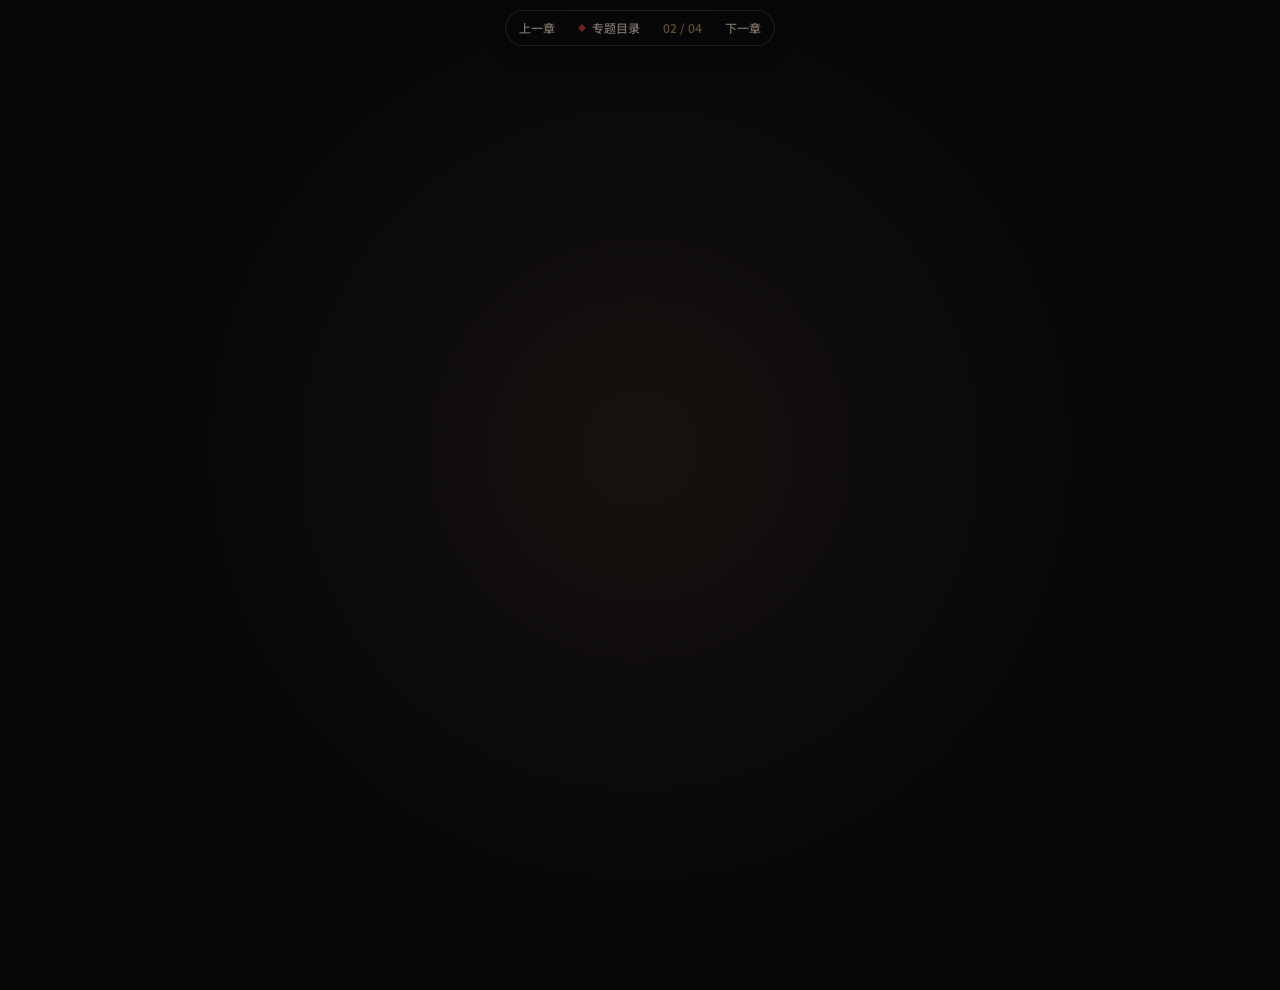
==== chapters/02-faith/index.html @ 01161c5a "Build Hong Xiuquan interactive history site" ====
<!DOCTYPE html>
<html lang="zh-CN"
      data-theme="blood-ink-gold"
      data-themes="blood-ink-gold,gruvbox-dark,magazine-bold"
      data-theme-base="assets/themes/">
<head>
<meta charset="utf-8">
<meta name="viewport" content="width=device-width,initial-scale=1">
<title>洪秀全 · 宗教领袖——新世界的创造者</title>
<meta name="theme-color" content="#09090b">
<link rel="icon" type="image/svg+xml" href="../../assets/favicon.svg">
<link rel="stylesheet" href="assets/fonts.css">
<link rel="stylesheet" href="assets/base.css">
<link rel="stylesheet" id="theme-link" href="theme.css">
<link rel="stylesheet" href="assets/animations/animations.css">
<link rel="stylesheet" href="deck3d.css">
<link rel="stylesheet" href="stage2.css">
<link rel="stylesheet" href="../../assets/series.css">
<script>
  /* 与前作一致：静态捕获时把入场动画停在终态。 */
  if (/(^|[?&])(static|still)=1/.test(location.search)) {
    document.documentElement.classList.add('capture');
  }
</script>
</head>
<body>
<nav class="series-nav" aria-label="专题章节导航">
  <a href="../01-old-road/">上一章</a>
  <a class="series-home" href="../../">专题目录</a>
  <span class="series-position">02 / 04</span>
  <a href="../03-emperor/">下一章</a>
</nav>
<div class="deck">
  <div class="d3-spot"></div>
  <div class="deck-header">
    <span>洪秀全人物史 · 第二章</span>
    <span>时代洪流中的一生</span>
  </div>
  <div class="deck-footer">
    <span>思想转译 · 组织传播 · 社会动员</span>
    <span class="slide-number" data-current="1" data-total="7"></span>
  </div>

  <!-- ============================================ 01 · 章节引入 -->
  <section class="slide s1-cover" data-title="宗教领袖 · 新世界的创造者">
    <div class="d3-scene" data-scene data-tilt="3">
      <div class="d3-layer bleed" style="--z:-650px"><div class="d3-cloud"></div></div>
      <div class="d3-layer bleed" style="--z:-470px;--d:50"><div class="faith-radiance"></div></div>
      <div class="d3-layer bleed d3-grain" style="--z:-170px;--d:150"></div>
      <div class="d3-layer bleed d3-dust" style="--z:-80px;--d:210" data-dust="44"></div>
      <div class="d3-layer bleed d3-vig" style="--z:-50px;--d:220"></div>

      <div class="d3-layer pad cover-layout" style="--z:85px;--d:250">
        <div class="cover-copy">
          <div class="d3-kicker d3-rise" style="--d:260">承接第一部分 · 科举道路失败之后</div>
          <h1 class="d3-h1 d3-extrude d3-rise" style="--d:380">宗教领袖</h1>
          <p class="cover-sub d3-rise" style="--d:500">——新世界的创造者</p>
          <div class="cover-rule d3-rise" style="--d:580"></div>
          <p class="d3-lede d3-rise" style="--d:660">一个传统知识分子开始寻找新的解释体系。个人挫败，怎样被改写为共同信仰；共同信仰，又怎样成为组织力量？</p>
          <div class="question-band d3-rise" style="--d:780">
            <span>核心问题</span>
            <b>为什么一种新的信仰能够成为社会动员力量？</b>
          </div>
        </div>

        <div class="faith-device d3-pop" style="--d:560" aria-label="从个人到组织的思想扩散示意图">
          <div class="faith-ring ring-a"></div>
          <div class="faith-ring ring-b"></div>
          <div class="faith-ring ring-c"></div>
          <div class="faith-core"><small>个人困境</small><strong>我</strong></div>
          <div class="faith-node n1"><b>解释</b><span>失败为何发生</span></div>
          <div class="faith-node n2"><b>信仰</b><span>世界应当如何</span></div>
          <div class="faith-node n3"><b>组织</b><span>我们如何行动</span></div>
          <div class="faith-line l1"></div><div class="faith-line l2"></div><div class="faith-line l3"></div>
          <div class="faith-result">从一个人的答案<br>到一群人的秩序</div>
        </div>
      </div>

      <div class="d3-layer d3-slot-br" style="--z:260px;--d:980">
        <div class="d3-seal" aria-hidden="true"><span>新</span><span>世</span><span>界</span><span>始</span></div>
      </div>
    </div>
    <div class="notes">
      第一部分的结尾，是洪秀全的科举道路彻底失败。但旧路断裂，并不自动产生新世界。
      这一部分追问：他如何把一本外来的布道书、一段后来被重新解释的异梦，转化为一套可以传播、可以组织、也可以要求成员遵守的信仰体系。
      **关键判断不是“宗教让群众迷信”，而是个人解释、组织劳动与社会处境三者结合，信仰才成为动员力量。**
    </div>
  </section>

  <!-- ============================================ 02 · 劝世良言 -->
  <section class="slide s2-book" data-title="《劝世良言》 · 思想转折点">
    <div class="d3-scene" data-scene data-tilt="2.3">
      <div class="d3-layer bleed" style="--z:-590px"><div class="d3-cloud alt"></div></div>
      <div class="d3-layer bleed" style="--z:-420px;--d:70"><div class="d3-light"></div></div>
      <div class="d3-layer bleed d3-grain" style="--z:-150px;--d:150"></div>
      <div class="d3-layer bleed d3-vig" style="--z:-50px;--d:210"></div>

      <div class="d3-layer pad stage-pad" style="--z:80px;--d:230">
        <div class="d3-kicker d3-rise" style="--d:240">文献一 · 1832 年刊本</div>
        <h2 class="d3-h2 d3-rise" style="--d:330">从儒家士子到宗教解释者</h2>
        <p class="d3-note d3-rise" style="--d:420">重点不在“读过一本书”，而在六年后如何重新阅读它。</p>

        <div class="source-layout">
          <figure class="source-figure d3-pop" style="--d:460">
            <div class="d3-plane contain fit source-img book-img">
              <img src="img/liangfa.png" alt="梁发《劝世良言》封面书影">
              <span class="d3-tag">原始文献书影 · 不是装饰图</span>
            </div>
            <figcaption class="source-caption">
              <b>《劝世良言》</b><span>1832 · 梁发</span>
              <em>来源：哈佛大学图书馆藏本影印（Wikimedia Commons 数字化）</em>
            </figcaption>
          </figure>

          <div class="source-analysis d3-rise" style="--d:520">
            <div class="d3-g3 evidence-triad">
              <div class="d3-card gold"><span class="idx">它是什么</span><h4>中文布道书</h4><p>梁发用中文阐释“独一真神”，并反对偶像崇拜。</p></div>
              <div class="d3-card"><span class="idx">它证明什么</span><h4>思想资源</h4><p>书中提供了上帝、罪与救赎、排斥偶像的语言。</p></div>
              <div class="d3-card red"><span class="idx">它不能证明</span><h4>被动照搬</h4><p>不能据此认定洪秀全完整接受了传教士的基督教体系。</p></div>
            </div>

            <div class="interpret-panel">
              <div class="interpret-source"><span>书中命题</span><b>独一真神 · 反偶像</b></div>
              <div class="interpret-arrow">重新解释</div>
              <div class="interpret-result"><span>洪秀全的阅读</span><b>异梦中的“老者”＝上帝<br>个人受命＝救世使命</b></div>
            </div>
          </div>
        </div>

        <div class="mini-timeline d3-rise" style="--d:760">
          <div><b>约 1836</b><span>广州应试时得到布道书</span></div>
          <i></i><div><b>1837</b><span>病中异象，当时尚未系统解释</span></div>
          <i></i><div class="hot"><b>1843</b><span>重读并把书与异梦连接</span></div>
        </div>
      </div>
    </div>
    <div class="notes">
      《劝世良言》由梁发编写，1832 年刊行。它传递“独一真神”、反对偶像崇拜等观念。
      但洪秀全不是在拿到书的那一刻就完成转变。按照洪仁玕口述、韩山文整理的叙事，他先得到书，后来经历异梦，直到 1843 年才重读并把两者连接。
      所以这里强调“选择性吸收”：书提供词汇，洪秀全用自己的经历重新排列这些词汇，形成了与传教士正统教义不同的解释。
      获书年份在回忆材料中并非完全无疑，因此屏幕使用“约 1836”，不把口述记忆写成精确档案日期。
    </div>
  </section>

  <!-- ============================================ 03 · 异梦与史料链 -->
  <section class="slide s3-dream" data-title="异梦 · 从个人经历到救世使命">
    <div class="d3-scene" data-scene data-tilt="2.5">
      <div class="d3-layer bleed" style="--z:-620px"><div class="dream-haze"></div></div>
      <div class="d3-layer bleed d3-grain" style="--z:-150px;--d:150"></div>
      <div class="d3-layer bleed d3-dust" style="--z:-70px;--d:200" data-dust="30"></div>
      <div class="d3-layer bleed d3-vig" style="--z:-50px;--d:210"></div>

      <div class="d3-layer pad stage-pad" style="--z:80px;--d:230">
        <div class="d3-kicker d3-rise" style="--d:240">史料方法 · 先追问“我们如何知道”</div>
        <h2 class="d3-h2 d3-rise" style="--d:330">从个人经历到救世使命</h2>

        <div class="dream-layout">
          <div class="dream-copy">
            <blockquote class="dream-quote d3-rise" style="--d:430">
              <span>1837</span>
              <p>病中异象后来被讲述为：升天、见“天父”、受命“斩妖”。</p>
            </blockquote>

            <div class="source-chain d3-rise" style="--d:520" aria-label="异梦叙事的史料传播链">
              <div><small>经历者</small><b>洪秀全</b><span>1837 年病中经历</span></div><i>→</i>
              <div><small>口述者</small><b>洪仁玕</b><span>亲属与早期同道</span></div><i>→</i>
              <div class="hot"><small>整理者</small><b>韩山文</b><span>1854 年英文出版</span></div><i>→</i>
              <div><small>传播</small><b>后世研究</b><span>译本、引述与解释</span></div>
            </div>

            <div class="d3-g3 evidence-triad compact d3-rise" style="--d:650">
              <div class="d3-card gold"><span class="idx">重要性</span><p>离事件较近，保存了早期叙事与组织线索。</p></div>
              <div class="d3-card"><span class="idx">限制</span><p>不是洪秀全亲笔，也不是梦发生当年的记录。</p></div>
              <div class="d3-card red"><span class="idx">历史学能做的</span><p>研究异梦如何被叙述、重释并转化为权威。</p></div>
            </div>
          </div>

          <figure class="source-figure tall d3-pop" style="--d:500">
            <div class="d3-plane contain source-img hamberg-img">
              <img src="img/hamberg_title.jpg" alt="韩山文《洪秀全之异梦与广西起义之缘起》英文标题页">
              <span class="d3-tag">1935 重印本标题页 · 原著 1854</span>
            </div>
            <figcaption class="source-caption">
              <b>The Visions of Hung-Siu-Tshuen</b><span>韩山文 · 1854</span>
              <em>来源：燕京大学图书馆 1935 重印本；Wikimedia Commons 公版扫描</em>
            </figcaption>
          </figure>
        </div>
      </div>
    </div>
    <div class="notes">
      这一页不把“异梦”当作可以直接验证的超自然事实，而是先追问史料链。
      我们今天熟悉的细节，主要来自洪仁玕的口述，再由巴色会传教士韩山文整理成英文著作，1854 年出版。屏幕上的图是燕京大学图书馆 1935 年重印本的标题页。
      这份材料能帮助我们研究洪秀全早年的经历如何被亲属和宗教网络讲述；但它不能逐字等同洪秀全本人的即时自述，更不能证明异象的超自然真实性。
      历史学更稳妥的问题是：这段经历后来怎样被解释为“受命救世”，并成为组织权威的来源。
    </div>
  </section>

  <!-- ============================================ 04 · 拜上帝会 -->
  <section class="slide s4-organization" data-title="拜上帝会 · 思想如何变成组织">
    <div class="d3-scene" data-scene data-tilt="2.4">
      <div class="d3-layer bleed" style="--z:-620px"><div class="network-field"></div></div>
      <div class="d3-layer bleed" style="--z:-430px;--d:70"><div class="d3-light"></div></div>
      <div class="d3-layer bleed d3-grain" style="--z:-150px;--d:150"></div>
      <div class="d3-layer bleed d3-vig" style="--z:-50px;--d:210"></div>

      <div class="d3-layer pad stage-pad" style="--z:80px;--d:230">
        <div class="d3-kicker d3-rise" style="--d:240">从观念到共同体 · 1844—1847</div>
        <h2 class="d3-h2 d3-rise" style="--d:330">思想如何变成组织</h2>

        <div class="organization-layout">
          <figure class="source-figure d3-pop" style="--d:460">
            <div class="d3-plane contain source-img tian-tiao-img">
              <img src="img/tian_tiaoshu.jpg" alt="太平天国《天条书》手抄本">
              <span class="d3-tag">宗教规范文本 · 中国国家博物馆藏</span>
            </div>
            <figcaption class="source-caption">
              <b>《天条书》手抄本</b><span>约 1851 前后 · 内容形成于 1847</span>
              <em>来源：中国国家博物馆；国内孤本，原缺第 4、5 页为后补抄</em>
            </figcaption>
          </figure>

          <div class="organization-copy">
            <div class="people-pair d3-rise" style="--d:460">
              <div><small>思想建构</small><b>洪秀全</b><span>解释异梦、撰写教义、提供神圣使命</span></div>
              <div class="plus">＋</div>
              <div><small>组织传播</small><b>冯云山</b><span>深入广西紫荆山区，建立稳定信众网络</span></div>
            </div>

            <div class="mobilize-flow d3-rise" style="--d:590">
              <div><b>个人思想</b><span>新的世界解释</span></div><i>→</i>
              <div><b>共同仪式</b><span>祷告、十款天条</span></div><i>→</i>
              <div class="hot"><b>组织纪律</b><span>成员身份与共同边界</span></div><i>→</i>
              <div><b>群众动员</b><span>跨村落的行动能力</span></div>
            </div>

            <div class="proof-limit d3-rise" style="--d:720">
              <div><strong>这件史料证明</strong><p>宗教不只提供信念，也通过规则、仪式和学习要求进入日常生活。</p></div>
              <div><strong>它不能单独证明</strong><p>不能把现存残缺抄本视为所有成员实践完全一致的记录。</p></div>
            </div>

            <p class="organization-thesis d3-rise" style="--d:820"><b>不是一个人的运动：</b>思想 + 组织劳动 + 地方社会网络共同作用。</p>
          </div>
        </div>
      </div>
    </div>
    <div class="notes">
      这一页要纠正“洪秀全一个人创立一切”的英雄中心叙事。
      洪秀全更偏向提供思想解释和神圣使命，冯云山则在广西紫荆山区进行了长期、具体的组织传播。没有后者把分散信众联成礼拜共同体，思想很难变成稳定组织。
      《天条书》把祷告、十款天条与日常纪律结合起来，是“信仰如何制度化”的物证。国博说明指出，现存手抄本缺页，罗尔纲曾据柏林藏本补抄，因此补页不能当作原抄。
      它能证明规范文本的存在，却不能直接证明每个成员都以同样方式实践这些规范。
    </div>
  </section>

  <!-- ============================================ 05 · 原道救世歌 -->
  <section class="slide s5-ideas" data-title="《原道救世歌》 · 从信仰到社会理想">
    <div class="d3-scene" data-scene data-tilt="2.2">
      <div class="d3-layer bleed" style="--z:-620px"><div class="scripture-field"></div></div>
      <div class="d3-layer bleed d3-grain" style="--z:-150px;--d:150"></div>
      <div class="d3-layer bleed d3-vig" style="--z:-50px;--d:210"></div>

      <div class="d3-layer pad stage-pad" style="--z:80px;--d:230">
        <div class="d3-kicker d3-rise" style="--d:240">文献二 · 《原道救世歌》</div>
        <h2 class="d3-h2 d3-rise" style="--d:330">从宗教信仰到社会理想</h2>

        <blockquote class="primary-quote d3-rise" style="--d:430">
          <span>依据传世录文重排 · 非原件影像</span>
          <p>“开辟真神惟上帝，无分贵贱拜宜虔。<br>天父上帝人人共，天下一家自古传。”</p>
          <cite>洪秀全《原道救世歌》</cite>
        </blockquote>

        <div class="idea-columns d3-rise" style="--d:550">
          <div class="idea-card gold"><span>01</span><b>立一神</b><p>把世界解释权集中到“皇上帝”，否定多神与偶像。</p><em>“开辟真神惟上帝”</em></div>
          <div class="idea-card"><span>02</span><b>破旧俗</b><p>把反偶像与戒淫、孝亲、戒盗赌等道德规训相连。</p><em>“勿拜祁神须作正”</em></div>
          <div class="idea-card red"><span>03</span><b>倡平等</b><p>以共同天父和“皆兄弟”表达超越贵贱的共同身份。</p><em>“普天之下皆兄弟”</em></div>
        </div>

        <div class="transformation-path d3-rise" style="--d:700">
          <div><small>宗教改革</small><b>谁是唯一真神</b></div><i>↓</i>
          <div><small>社会改革</small><b>人应如何相处</b></div><i>↓</i>
          <div class="hot"><small>政治反抗</small><b>旧权威为何不再正当</b></div>
        </div>

        <div class="historians-note d3-rise" style="--d:840"><b>史料边界：</b>诗歌能证明宗教语言开始承载社会批判；不能据此断言一套完整、可执行的现代平等制度已经形成。</div>
      </div>
    </div>
    <div class="notes">
      《原道救世歌》把“唯一真神”与共同天父、天下一家联系起来。这里选取的句子来自传世录文，屏幕明确标注为重排文字，不伪装成原件影像。
      它的思想可以分成三层：确立唯一真神；用信仰批判偶像与旧俗；用“共同天父”“普天兄弟”构造一种超越贵贱的共同身份。
      于是宗教改革语言可以继续向社会改革、政治反抗延伸。但要把握边界：这些诗句表达的是道德和宗教理想，不等于一套已经设计完成、实际执行的现代平等制度。
    </div>
  </section>

  <!-- ============================================ 06 · 广西环境 -->
  <section class="slide s6-guangxi" data-title="广西社会环境 · 为什么能够发展">
    <div class="d3-scene" data-scene data-tilt="2.4">
      <div class="d3-layer bleed" style="--z:-620px"><div class="terrain-field"></div></div>
      <div class="d3-layer bleed" style="--z:-420px;--d:70"><div class="d3-light"></div></div>
      <div class="d3-layer bleed d3-grain" style="--z:-150px;--d:150"></div>
      <div class="d3-layer bleed d3-vig" style="--z:-50px;--d:210"></div>

      <div class="d3-layer pad stage-pad" style="--z:80px;--d:230">
        <div class="d3-kicker d3-rise" style="--d:240">社会条件 · 信仰不是在真空中传播</div>
        <h2 class="d3-h2 d3-rise" style="--d:330">为什么拜上帝会能够发展？</h2>
        <p class="d3-note d3-rise" style="--d:410">不是“宗教足够有吸引力”这一条原因，而是它回应了具体的生存与秩序问题。</p>

        <div class="pressure-grid d3-rise" style="--d:500">
          <div class="pressure-card"><span>生计</span><b>人地矛盾</b><p>人口、生计与土地资源之间的压力加重，边缘群体需要新的互助网络。</p></div>
          <div class="pressure-card"><span>风险</span><b>天灾与粮价</b><p>1840 年代末灾害、饥馑与市场波动，使日常生活更不稳定。</p></div>
          <div class="pressure-card"><span>负担</span><b>苛捐杂税</b><p>赋役、地主剥削与基层治理问题，把经济困境转化为对旧秩序的不满。</p></div>
          <div class="pressure-card"><span>结构</span><b>地方冲突</b><p>族群、土客、团练与村落网络既制造紧张，也提供动员的现成连接。</p></div>
        </div>

        <div class="response-map d3-rise" style="--d:680">
          <div class="problem-side"><small>现实问题</small><b>孤立、风险、冲突、失序</b></div>
          <div class="response-arrow"><span>信仰回应</span></div>
          <div class="answer-side"><small>组织承诺</small><b>共同身份、纪律、互助、解释</b></div>
        </div>

        <div class="guangxi-thesis d3-rise" style="--d:820">
          <span>核心判断</span>
          <p>思想之所以成为动员力量，不只因为它“说了什么”，还因为它进入了怎样的社会关系。</p>
        </div>
      </div>
    </div>
    <div class="notes">
      拜上帝会在广西的发展不能用单一原因解释。人地与生计压力、灾害、税费负担、地方冲突和村落网络共同构成传播环境。
      冯云山在紫荆山的工作尤其关键：他并非只做抽象布道，而是进入烧炭、种山、做工等群体的日常关系，把信仰变成可持续的共同体。
      所以宗教回应的不只是“死后得救”，也回应现实中的孤立、风险和秩序需求。这里使用的是结构性解释，不把任何一种困境写成起义的唯一原因。
    </div>
  </section>

  <!-- ============================================ 07 · 身份变化总结 -->
  <section class="slide s7-summary" data-title="从失意秀才到宗教领袖">
    <div class="d3-scene" data-scene data-tilt="2.8">
      <div class="d3-layer bleed" style="--z:-640px"><div class="d3-cloud"></div></div>
      <div class="d3-layer bleed d3-grain" style="--z:-150px;--d:150"></div>
      <div class="d3-layer bleed d3-dust" style="--z:-70px;--d:210" data-dust="38"></div>
      <div class="d3-layer bleed d3-vig" style="--z:-50px;--d:220"></div>

      <div class="d3-layer pad stage-pad" style="--z:80px;--d:240">
        <div class="d3-kicker d3-rise" style="--d:240">身份变化 · 第二部分结论</div>
        <h2 class="d3-h2 d3-rise" style="--d:330">从失意秀才到宗教领袖</h2>

        <div class="identity-stairs d3-rise" style="--d:460">
          <div class="identity-card step-1"><span>01</span><small>旧秩序中的位置</small><b>秀才读书人</b><p>把人生希望寄托于科举与功名。</p></div>
          <i>→</i>
          <div class="identity-card step-2"><span>02</span><small>意义危机中的行动</small><b>思想探索者</b><p>以《劝世良言》重新解释异梦与失败。</p></div>
          <i>→</i>
          <div class="identity-card step-3"><span>03</span><small>共同体中的位置</small><b>宗教领袖</b><p>让解释进入文本、仪式、纪律和组织。</p></div>
        </div>

        <div class="summary-quote d3-rise" style="--d:650">
          <p>洪秀全通过重新解释宗教思想，<br>为个人困境和社会矛盾寻找新的答案。</p>
          <span>但答案仍带着他所处时代的语言、等级观与权威结构。</span>
        </div>

        <div class="next-question d3-rise" style="--d:820">
          <small>下一部分</small>
          <b>宗教领袖如何进一步成为革命领袖？</b>
          <span>信仰共同体 → 集体行动 → 政治对抗</span>
        </div>
      </div>

      <div class="d3-layer d3-slot-br" style="--z:260px;--d:980">
        <div class="d3-seal" aria-hidden="true"><span>信</span><span>仰</span><span>成</span><span>军</span></div>
      </div>
    </div>
    <div class="notes">
      第二部分可以收束为三次身份移动：失意秀才、思想探索者、宗教领袖。
      洪秀全的创造性在于，他没有简单照搬西方宗教，而是把外来文本、个人异梦与中国的道德和秩序语言重新组合；冯云山等人又把这套解释落实为组织。
      但这种新世界并没有摆脱时代：共同身份与严格纪律并存，平等语言与神圣权威并存。由此自然进入下一问——当宗教共同体获得集体行动能力，它怎样进一步成为革命力量？
    </div>
  </section>
</div>

<div class="progress-bar"><span></span></div>
<script src="assets/runtime.js"></script>
<script src="assets/animations/fx-runtime.js"></script>
<script src="deck3d.js"></script>
</body>
</html>
---- chapters/02-faith/assets/fonts.css ----
/* html-ppt :: shared webfonts */
@import url('https://fonts.googleapis.com/css2?family=Inter:wght@200;300;400;500;600;700;800;900&display=swap');
@import url('https://fonts.googleapis.com/css2?family=Noto+Sans+SC:wght@200;300;400;500;600;700;900&display=swap');
@import url('https://fonts.googleapis.com/css2?family=Noto+Serif+SC:wght@300;400;600;700&display=swap');
@import url('https://fonts.googleapis.com/css2?family=JetBrains+Mono:wght@400;500;700&display=swap');
@import url('https://fonts.googleapis.com/css2?family=Playfair+Display:ital,wght@0,400;0,600;0,800;1,400&display=swap');
@import url('https://fonts.googleapis.com/css2?family=Space+Grotesk:wght@300;400;500;600;700&display=swap');
@import url('https://fonts.googleapis.com/css2?family=IBM+Plex+Mono:wght@300;400;500;700&display=swap');
@import url('https://fonts.googleapis.com/css2?family=Archivo+Black&display=swap');
---- chapters/02-faith/assets/base.css ----
/* html-ppt :: base.css — reset + shared tokens + layout primitives */
/* Default tokens. Themes in assets/themes/*.css override the :root block. */
:root {
  --bg: #ffffff;
  --bg-soft: #f7f7f8;
  --surface: #ffffff;
  --surface-2: #f2f2f4;
  --border: rgba(0,0,0,.08);
  --border-strong: rgba(0,0,0,.16);
  --text-1: #111216;
  --text-2: #55596a;
  --text-3: #8a8f9e;
  --accent: #3b6cff;
  /* Text drawn on top of an --accent fill. Every theme in assets/themes/
   * and every full-deck style.css overrides this with whichever of white /
   * near-black clears WCAG AA against its own accent — a hardcoded ink
   * cannot, because accents here range from #ffffff to #000000.
   * This default is black rather than white on purpose: against the default
   * --accent #3b6cff, white measures 4.40:1 and black 4.77:1, so only black
   * clears AA for normal text. Reached by any deck that links no theme. */
  --accent-ink: #000000;
  --accent-2: #7a5cff;
  --accent-3: #ff5c8a;
  --good: #1aaf6c;
  --warn: #f5a524;
  --bad:  #e0445a;
  --grad: linear-gradient(135deg,#3b6cff,#7a5cff 55%,#ff5c8a);
  --grad-soft: linear-gradient(135deg,#eef2ff,#f5ecff 55%,#ffeef5);
  --radius: 18px;
  --radius-sm: 12px;
  --radius-lg: 26px;
  --shadow: 0 10px 30px rgba(18,24,40,.08), 0 2px 6px rgba(18,24,40,.04);
  --shadow-lg: 0 24px 60px rgba(18,24,40,.14), 0 6px 16px rgba(18,24,40,.06);
  --font-sans: 'Inter','Noto Sans SC',-apple-system,BlinkMacSystemFont,Helvetica,Arial,sans-serif;
  --font-serif: 'Playfair Display','Noto Serif SC',Georgia,serif;
  --font-mono: 'JetBrains Mono','IBM Plex Mono',SFMono-Regular,Menlo,monospace;
  --font-display: var(--font-sans);
  --letter-tight: -.03em;
  --letter-normal: -.01em;
  --ease: cubic-bezier(.4,0,.2,1);
}

*,*::before,*::after{box-sizing:border-box}
html,body{margin:0;padding:0;background:var(--bg);color:var(--text-1);
  font-family:var(--font-sans);font-weight:400;line-height:1.6;
  -webkit-font-smoothing:antialiased;-moz-osx-font-smoothing:grayscale;
  letter-spacing:var(--letter-normal)}

/* Viewport host: centres the fixed-size design canvas and letterboxes the rest.
   Every px in a slide therefore means the same thing in the browser, in the
   presenter preview, in the overview thumbnail and in a headless render. */
body{width:100vw;height:100vh;overflow:hidden;
  display:flex;align-items:center;justify-content:center}
img,svg,video{max-width:100%;display:block}
a{color:var(--accent);text-decoration:none}
a:hover{text-decoration:underline}
code,kbd,pre,samp{font-family:var(--font-mono)}

/* ================= SLIDE SYSTEM ================= */
/* ================= DESIGN CANVAS =================
   Slides are authored against a FIXED 1920x1080 canvas and scaled to fit the
   viewport by runtime.js (--deck-scale). Before this, .deck was 100vw/100vh
   while type and spacing stayed in absolute px, so a 1512x850 laptop window
   and a 1920x1080 render produced visibly different pages (issue #20).

   Escape hatches:
     <body data-fit="fluid">      -> old behaviour, canvas follows the viewport
     <div class="deck" data-w=".." data-h="..">  -> custom canvas (e.g. 1080x1440 for 3:4)
*/
.deck{position:relative;flex:none;
  width:var(--deck-w,1920px);height:var(--deck-h,1080px);
  overflow:hidden;background:var(--bg);
  transform:scale(var(--deck-scale,1));transform-origin:center center}

/* Opt out: fluid canvas, exactly what the deck did before. */
body[data-fit="fluid"]{display:block}
body[data-fit="fluid"] .deck{width:100vw;height:100vh;transform:none}
.slide{
  position:absolute;inset:0;
  display:flex;flex-direction:column;justify-content:center;
  padding:72px 96px;
  box-sizing:border-box;
  opacity:0;pointer-events:none;
  transition:opacity .5s var(--ease), transform .5s var(--ease);
  transform:translateX(30px);
  overflow:hidden;
}
.slide.is-active{opacity:1;pointer-events:auto;transform:translateX(0);z-index:2}
.slide.is-prev{transform:translateX(-30px)}

/* single-page standalone (used when a layout file is opened directly) */
body.single .slide{position:relative;width:100%;height:100%;opacity:1;transform:none;pointer-events:auto}
body[data-fit="fluid"].single .slide{width:100vw;height:100vh}

/* ================= TYPOGRAPHY ================= */
.eyebrow{font-size:13px;font-weight:500;letter-spacing:.16em;text-transform:uppercase;color:var(--text-3)}
.kicker{font-size:14px;font-weight:600;color:var(--accent);letter-spacing:.08em;text-transform:uppercase}
h1.title,.h1{font-family:var(--font-display);font-size:72px;line-height:1.05;font-weight:800;letter-spacing:var(--letter-tight);margin:0 0 18px;color:var(--text-1)}
h2.title,.h2{font-family:var(--font-display);font-size:54px;line-height:1.1;font-weight:700;letter-spacing:var(--letter-tight);margin:0 0 14px}
h3,.h3{font-size:32px;line-height:1.2;font-weight:600;letter-spacing:var(--letter-normal);margin:0 0 10px}
h4,.h4{font-size:22px;line-height:1.3;font-weight:600;margin:0 0 8px}
.lede{font-size:22px;line-height:1.55;color:var(--text-2);font-weight:300;max-width:62ch}
.dim{color:var(--text-2)}
.dim2{color:var(--text-3)}
.mono{font-family:var(--font-mono)}
.serif{font-family:var(--font-serif)}
.gradient-text{background:var(--grad);-webkit-background-clip:text;background-clip:text;-webkit-text-fill-color:transparent;color:transparent}

/* ================= LAYOUT PRIMITIVES ================= */
.stack>*+*{margin-top:14px}
.row{display:flex;gap:24px;align-items:center}
.row.wrap{flex-wrap:wrap}
.grid{display:grid;gap:24px}
.g2{grid-template-columns:repeat(2,1fr)}
.g3{grid-template-columns:repeat(3,1fr)}
.g4{grid-template-columns:repeat(4,1fr)}
.center{display:flex;align-items:center;justify-content:center;text-align:center}
.fill{flex:1}
.sp-t{padding-top:24px}.sp-b{padding-bottom:24px}
.mt-s{margin-top:8px}.mt-m{margin-top:18px}.mt-l{margin-top:32px}
.mb-s{margin-bottom:8px}.mb-m{margin-bottom:18px}.mb-l{margin-bottom:32px}

/* ================= CARDS ================= */
.card{background:var(--surface);border:1px solid var(--border);border-radius:var(--radius);
  padding:26px 28px;box-shadow:var(--shadow);position:relative;overflow:hidden}
.card-soft{background:var(--surface-2);border:1px solid var(--border)}
.card-outline{background:transparent;border:1.5px solid var(--border-strong);box-shadow:none}
.card-accent{background:var(--surface);border-top:3px solid var(--accent)}
.card-hover{transition:transform .3s var(--ease),box-shadow .3s var(--ease)}
.card-hover:hover{transform:translateY(-4px);box-shadow:var(--shadow-lg)}

.pill{display:inline-block;padding:4px 12px;border-radius:999px;font-size:12px;font-weight:500;
  background:var(--surface-2);color:var(--text-2);border:1px solid var(--border)}
.pill-accent{background:color-mix(in srgb,var(--accent) 12%,transparent);color:var(--accent);border-color:color-mix(in srgb,var(--accent) 28%,transparent)}

/* ================= BARS / DIVIDERS ================= */
.divider{height:1px;background:var(--border);width:100%}
.divider-accent{height:3px;width:72px;background:var(--accent);border-radius:2px}

/* ================= IMAGES (issue #17) =================
 * Framing primitives shared by every image-* layout. The frame owns the
 * aspect ratio and the crop; the <img> just fills it. That's what lets you
 * swap in a photo of any shape without touching the layout.
 *   <figure class="img-frame"><img src="…" alt=""></figure>
 *   .img-frame.contain  -> letterbox instead of crop (screenshots, diagrams,
 *                          logos — anything where cropping loses information)
 *   --img-ratio         -> aspect ratio of the frame (default 16/10)
 *   --img-pos           -> object-position, e.g. "top" to protect a headline
 */
.img-frame{position:relative;margin:0;overflow:hidden;
  border-radius:var(--radius);box-shadow:var(--shadow);background:var(--surface-2);
  aspect-ratio:var(--img-ratio,16/10)}
.img-frame > img{width:100%;height:100%;object-fit:cover;object-position:var(--img-pos,center)}
.img-frame.contain{background:var(--bg-soft);box-shadow:none;border:1px solid var(--border)}
.img-frame.contain > img{object-fit:contain}
.img-frame.fill{height:100%;aspect-ratio:auto}
.img-scrim{position:absolute;inset:0;
  background:linear-gradient(180deg,transparent 42%,rgba(8,10,20,.72))}
.img-cap{margin:10px 2px 0;font-size:14px;line-height:1.5;color:var(--text-3)}
.img-tag{position:absolute;top:14px;left:14px;padding:5px 12px;border-radius:999px;
  background:rgba(10,12,20,.55);color:#fff;font-size:12px;letter-spacing:.06em;
  text-transform:uppercase;backdrop-filter:blur(6px)}

/* ================= CHROME (header/footer/progress) ================= */
.deck-header{position:absolute;top:24px;left:40px;right:40px;display:flex;align-items:center;justify-content:space-between;
  font-size:12px;color:var(--text-3);letter-spacing:.12em;text-transform:uppercase;z-index:10;pointer-events:none}
.deck-footer{position:absolute;bottom:24px;left:40px;right:40px;display:flex;align-items:center;justify-content:space-between;
  font-size:12px;color:var(--text-3);z-index:10;pointer-events:none}
.slide-number::before{content:attr(data-current)}
.slide-number::after{content:" / " attr(data-total)}
.progress-bar{position:fixed;left:0;right:0;bottom:0;height:3px;background:transparent;z-index:20}
.progress-bar > span{display:block;height:100%;width:0;background:var(--accent);transition:width .3s var(--ease)}

/* ---- custom logo (issue #11) ----
 * One logo per deck, drawn over the slide area. Two ways in, same CSS:
 *   1. hand-author it  -> <img class="deck-logo" data-pos="bottom-right" src="…">
 *   2. declare it once -> <body data-logo="…" data-logo-position="bottom-right">
 * (1) needs no JS at all; (2) is created by runtime.js. It lives inside .deck
 * so it scales with the deck. On an exported PDF it is painted per page by the
 * @media print block below, not by this element — see the note there. */
.deck-logo{position:absolute;z-index:11;pointer-events:none;
  height:var(--logo-size,44px);width:auto;max-width:30%;object-fit:contain;
  opacity:var(--logo-opacity,.9)}
.deck-logo[data-pos="top-left"]     {top:var(--logo-inset-y,28px);left:var(--logo-inset-x,40px)}
.deck-logo[data-pos="top-right"]    {top:var(--logo-inset-y,28px);right:var(--logo-inset-x,40px)}
.deck-logo[data-pos="bottom-left"]  {bottom:var(--logo-inset-y,28px);left:var(--logo-inset-x,40px)}
.deck-logo[data-pos="bottom-right"] {bottom:var(--logo-inset-y,28px);right:var(--logo-inset-x,40px)}
.deck-logo:not([data-pos])          {top:28px;right:40px}

/* ================= PRESENTER / OVERVIEW ================= */
/* Keep this list in sync with NOTE_SEL in assets/runtime.js — the runtime
 * reads speaker notes from all of these, so all of them must be hidden
 * from the audience. */
.notes,.speaker-notes{display:none!important}
.notes-overlay{position:fixed;inset:auto 0 0 0;max-height:42vh;background:rgba(20,22,30,.95);color:#e8ebf4;
  padding:20px 32px;font-size:16px;line-height:1.6;border-top:1px solid rgba(255,255,255,.1);transform:translateY(100%);
  transition:transform .3s var(--ease);z-index:40;overflow:auto;font-family:var(--font-sans)}
.notes-overlay.open{transform:translateY(0)}
.overview{position:fixed;inset:0;background:rgba(10,12,18,.92);backdrop-filter:blur(12px);z-index:50;
  display:none;padding:40px;overflow:auto}
.overview.open{display:grid;grid-template-columns:repeat(4,1fr);gap:20px;align-content:start}
.overview .thumb{background:var(--surface);border:1px solid var(--border);border-radius:12px;
  aspect-ratio:16/9;overflow:hidden;cursor:pointer;position:relative;color:var(--text-1);padding:16px;
  font-size:11px;transition:transform .2s var(--ease)}
.overview .thumb:hover{transform:scale(1.04)}
.overview .thumb .n{position:absolute;top:8px;left:10px;font-weight:700;font-size:14px;color:var(--text-3)}
.overview .thumb .t{position:absolute;bottom:10px;left:14px;right:14px;font-weight:600;color:var(--text-1)}

/* ================= PRESENTER VIEW ================= */
/* Presenter view opens in a separate popup window (S key).
 * All presenter styles are self-contained in the popup HTML generated by runtime.js.
 * The audience window (this file) is NOT affected — it stays as normal deck view.
 * Only the .notes class below is needed to hide speaker notes from audience. */

/* ================= UTILITY ================= */
.hidden{display:none!important}
.nowrap{white-space:nowrap}
.tr{text-align:right}.tc{text-align:center}.tl{text-align:left}
.uppercase{text-transform:uppercase;letter-spacing:.12em}

/* ================= PRINT ================= */
@media print{
  /* Every declaration here is !important on purpose. A template stylesheet
   * scopes its rules as `.tpl-name .slide`, which is specificity (0,2,0) and
   * beats a bare `.slide` at (0,1,0) — so without !important a template
   * silently keeps its screen layout in print. That is how dir-key-nav-minimal
   * (position:absolute) printed 8 slides onto 1 page and xhs-post printed 9
   * onto 2: only the opacity/transform declarations on this rule carried
   * !important, and the ones that decide pagination did not. */
  body{display:block!important;width:auto!important;height:auto!important;overflow:visible!important}
  .deck{transform:none!important;width:100%!important;height:auto!important;
        min-height:0!important;display:block!important}
  .slide{position:relative!important;inset:auto!important;
         opacity:1!important;transform:none!important;
         page-break-after:always;break-after:page;
         width:100%!important;height:100vh!important;max-height:100vh!important}
  .slide:last-child{page-break-after:auto;break-after:auto}
  .deck-header,.deck-footer,.progress-bar,.notes-overlay,.overview{display:none!important}

  /* Logo in print. The .deck-logo element is position:absolute inside .deck,
   * and print collapses .deck to height:auto with every slide stacked — so the
   * element can only anchor ONCE against the whole document and lands on a
   * single page (or none). Hide it and paint the logo per slide instead: in
   * print one .slide is exactly one page. runtime.js mirrors the image URL and
   * placement onto .deck (--logo-print / data-logo-print), so this only kicks
   * in when the runtime is present; a JS-less deck keeps the element. */
  .deck[data-logo-print] > .deck-logo{display:none!important}
  .deck[data-logo-print] .slide:not([data-no-logo])::after{
    content:"";position:absolute;z-index:11;pointer-events:none;
    width:30%;height:var(--logo-size,44px);
    background-image:var(--logo-print);background-repeat:no-repeat;
    background-size:contain;opacity:var(--logo-opacity,.9)}
  .deck[data-logo-print="top-left"]     .slide:not([data-no-logo])::after{top:var(--logo-inset-y,28px);left:var(--logo-inset-x,40px);background-position:left top}
  .deck[data-logo-print="top-right"]    .slide:not([data-no-logo])::after{top:var(--logo-inset-y,28px);right:var(--logo-inset-x,40px);background-position:right top}
  .deck[data-logo-print="bottom-left"]  .slide:not([data-no-logo])::after{bottom:var(--logo-inset-y,28px);left:var(--logo-inset-x,40px);background-position:left bottom}
  .deck[data-logo-print="bottom-right"] .slide:not([data-no-logo])::after{bottom:var(--logo-inset-y,28px);right:var(--logo-inset-x,40px);background-position:right bottom}
}
---- chapters/02-faith/theme.css ----
/* theme: 血墨金（blood-ink-gold）— 只覆盖 assets/base.css 的 token，不改版式。
 * 注意：assets/animations/fx/*.js 取色读的是 --accent / --accent-2 / --ok /
 * --warn / --danger，所以 --ok 也必须落在红金体系里，否则粒子会跳出配色。
 */
:root{
  --bg:#07070a;
  --bg-soft:#0c0c11;
  --surface:rgba(255,255,255,.045);
  --surface-2:rgba(255,255,255,.075);
  --border:rgba(255,255,255,.12);
  --border-strong:rgba(255,255,255,.24);
  --text-1:#f4efe6;
  --text-2:#c3b8a6;
  --text-3:#8b8071;
  --accent:#d4222b;
  --accent-ink:#ffffff;
  --accent-2:#e3b04b;
  --accent-3:#7a1d16;
  --good:#b8863b;
  --ok:#b8863b;
  --warn:#e3b04b;
  --bad:#d4222b;
  --danger:#e0501f;
  --grad:linear-gradient(120deg,#7a1d16,#d4222b 46%,#e3b04b);
  --grad-soft:linear-gradient(120deg,rgba(122,29,22,.45),rgba(212,34,43,.22) 46%,rgba(227,176,75,.26));
  --radius:12px;
  --radius-sm:8px;
  --radius-lg:22px;
  --shadow:0 14px 36px rgba(0,0,0,.55),0 2px 8px rgba(0,0,0,.45);
  --shadow-lg:0 34px 90px rgba(0,0,0,.72),0 10px 28px rgba(0,0,0,.55);
  --font-sans:'Microsoft YaHei UI','Microsoft YaHei','PingFang SC','Noto Sans SC',system-ui,sans-serif;
  --font-serif:'Source Han Serif SC','Noto Serif SC','Songti SC','STSong','SimSun',ui-serif,serif;
  --font-display:'Source Han Serif SC','Noto Serif SC','Songti SC','STSong','SimSun',ui-serif,serif;
  --font-kai:'KaiTi','STKaiti','Kaiti SC','楷体','Songti SC',serif;
  --font-mono:'JetBrains Mono','Cascadia Mono',Consolas,ui-monospace,monospace;
  --gold:#e3b04b;
  --blood:#d4222b;
  --ink:#08080b;
  --letter-tight:-.02em;
}
---- chapters/02-faith/assets/animations/animations.css ----
/* html-ppt :: animations.css
 * Apply by adding class="anim-<name>" or data-anim="<name>".
 * Durations are deliberately snappy; tweak --anim-dur per element.
 */
:root{--anim-dur:.7s;--anim-ease:cubic-bezier(.4,0,.2,1)}

/* ---------- FADE DIRECTIONALS ---------- */
@keyframes kf-fade-up{from{opacity:0;transform:translateY(32px)}to{opacity:1;transform:none}}
@keyframes kf-fade-down{from{opacity:0;transform:translateY(-32px)}to{opacity:1;transform:none}}
@keyframes kf-fade-left{from{opacity:0;transform:translateX(-40px)}to{opacity:1;transform:none}}
@keyframes kf-fade-right{from{opacity:0;transform:translateX(40px)}to{opacity:1;transform:none}}
.anim-fade-up{animation:kf-fade-up var(--anim-dur) var(--anim-ease) both}
.anim-fade-down{animation:kf-fade-down var(--anim-dur) var(--anim-ease) both}
.anim-fade-left{animation:kf-fade-left var(--anim-dur) var(--anim-ease) both}
.anim-fade-right{animation:kf-fade-right var(--anim-dur) var(--anim-ease) both}

/* ---------- RISE / DROP / ZOOM / BLUR / GLITCH ---------- */
@keyframes kf-rise{from{opacity:0;transform:translateY(60px) scale(.97);filter:blur(6px)}to{opacity:1;transform:none;filter:none}}
@keyframes kf-drop{from{opacity:0;transform:translateY(-60px) scale(.97)}to{opacity:1;transform:none}}
@keyframes kf-zoom{0%{opacity:0;transform:scale(.6)}60%{transform:scale(1.04)}100%{opacity:1;transform:scale(1)}}
@keyframes kf-blur{from{opacity:0;filter:blur(18px)}to{opacity:1;filter:none}}
@keyframes kf-glitch{0%{opacity:0;transform:translateX(0);clip-path:inset(0 0 0 0)}
  20%{opacity:1;transform:translateX(-6px);clip-path:inset(20% 0 30% 0)}
  40%{transform:translateX(4px);clip-path:inset(50% 0 10% 0)}
  60%{transform:translateX(-3px);clip-path:inset(10% 0 60% 0)}
  80%{transform:translateX(2px);clip-path:inset(0 0 0 0)}
  100%{opacity:1;transform:none}}
.anim-rise-in{animation:kf-rise .9s var(--anim-ease) both}
.anim-drop-in{animation:kf-drop .8s var(--anim-ease) both}
.anim-zoom-pop{animation:kf-zoom .7s cubic-bezier(.22,1.3,.36,1) both}
.anim-blur-in{animation:kf-blur .8s var(--anim-ease) both}
.anim-glitch-in{animation:kf-glitch .8s steps(5,end) both}

/* ---------- TYPEWRITER ---------- */
.anim-typewriter{display:inline-block;overflow:hidden;white-space:nowrap;border-right:2px solid currentColor;
  width:0;animation:kf-type 2.4s steps(40,end) forwards, kf-caret 1s step-end infinite}
@keyframes kf-type{to{width:100%}}
@keyframes kf-caret{50%{border-color:transparent}}

/* ---------- GLOW / SHIMMER / GRADIENT-FLOW ---------- */
@keyframes kf-neon{0%,100%{text-shadow:0 0 8px var(--accent),0 0 20px var(--accent)}
  50%{text-shadow:0 0 16px var(--accent),0 0 40px var(--accent),0 0 80px var(--accent)}}
.anim-neon-glow{animation:kf-neon 2s ease-in-out infinite}

.anim-shimmer-sweep{position:relative;overflow:hidden}
.anim-shimmer-sweep::after{content:"";position:absolute;inset:0;
  background:linear-gradient(110deg,transparent 40%,rgba(255,255,255,.55) 50%,transparent 60%);
  transform:translateX(-100%);animation:kf-shimmer 2.4s var(--anim-ease) infinite}
@keyframes kf-shimmer{to{transform:translateX(100%)}}

.anim-gradient-flow{background:linear-gradient(90deg,var(--accent),var(--accent-2,var(--accent)),var(--accent-3,var(--accent)),var(--accent));
  background-size:300% 100%;-webkit-background-clip:text;background-clip:text;color:transparent;-webkit-text-fill-color:transparent;
  animation:kf-gradflow 4s linear infinite}
@keyframes kf-gradflow{to{background-position:300% 0}}

/* ---------- STAGGER LIST ---------- */
.anim-stagger-list > *{opacity:0;animation:kf-rise .65s var(--anim-ease) both}
.anim-stagger-list > *:nth-child(1){animation-delay:.05s}
.anim-stagger-list > *:nth-child(2){animation-delay:.15s}
.anim-stagger-list > *:nth-child(3){animation-delay:.25s}
.anim-stagger-list > *:nth-child(4){animation-delay:.35s}
.anim-stagger-list > *:nth-child(5){animation-delay:.45s}
.anim-stagger-list > *:nth-child(6){animation-delay:.55s}
.anim-stagger-list > *:nth-child(7){animation-delay:.65s}
.anim-stagger-list > *:nth-child(8){animation-delay:.75s}
.anim-stagger-list > *:nth-child(n+9){animation-delay:.85s}

/* ---------- COUNTER-UP (JS-driven, marker class only) ---------- */
.counter{font-variant-numeric:tabular-nums}

/* ---------- SVG PATH DRAW ---------- */
.anim-path-draw path,.anim-path-draw line,.anim-path-draw polyline,.anim-path-draw circle,.anim-path-draw rect{
  stroke-dasharray:1000;stroke-dashoffset:1000;animation:kf-draw 2s var(--anim-ease) forwards}
@keyframes kf-draw{to{stroke-dashoffset:0}}

/* ---------- PARALLAX TILT (hover) ---------- */
.anim-parallax-tilt{transform-style:preserve-3d;transition:transform .4s var(--anim-ease)}
.anim-parallax-tilt:hover{transform:perspective(900px) rotateX(6deg) rotateY(-8deg) translateZ(10px)}

/* ---------- CARD FLIP 3D ---------- */
@keyframes kf-flip{from{transform:perspective(1200px) rotateY(-90deg);opacity:0}
  to{transform:perspective(1200px) rotateY(0);opacity:1}}
.anim-card-flip-3d{animation:kf-flip .9s var(--anim-ease) both;transform-style:preserve-3d;backface-visibility:hidden}

/* ---------- CUBE ROTATE 3D ---------- */
@keyframes kf-cube{from{transform:perspective(1200px) rotateX(20deg) rotateY(-90deg) translateZ(-200px);opacity:0}
  to{transform:perspective(1200px) rotateX(0) rotateY(0) translateZ(0);opacity:1}}
.anim-cube-rotate-3d{animation:kf-cube 1s var(--anim-ease) both}

/* ---------- PAGE TURN 3D ---------- */
@keyframes kf-pageturn{from{transform:perspective(1600px) rotateY(-85deg);transform-origin:left center;opacity:0}
  to{transform:perspective(1600px) rotateY(0);opacity:1}}
.anim-page-turn-3d{animation:kf-pageturn 1s var(--anim-ease) both;transform-origin:left center}

/* ---------- PERSPECTIVE ZOOM ---------- */
@keyframes kf-pzoom{from{opacity:0;transform:perspective(1400px) translateZ(-400px) rotateX(12deg)}
  to{opacity:1;transform:none}}
.anim-perspective-zoom{animation:kf-pzoom 1s var(--anim-ease) both}

/* ---------- MARQUEE SCROLL ---------- */
.anim-marquee-scroll{display:flex;gap:48px;white-space:nowrap;animation:kf-marquee 20s linear infinite}
@keyframes kf-marquee{from{transform:translateX(0)}to{transform:translateX(-50%)}}

/* ---------- KEN BURNS ---------- */
@keyframes kf-kenburns{0%{transform:scale(1) translate(0,0)}100%{transform:scale(1.15) translate(-2%,-1%)}}
.anim-kenburns{animation:kf-kenburns 14s ease-in-out infinite alternate}

/* ---------- CONFETTI BURST (pseudo — pure CSS sparkles) ---------- */
.anim-confetti-burst{position:relative}
.anim-confetti-burst::before,.anim-confetti-burst::after{
  content:"";position:absolute;top:50%;left:50%;width:8px;height:8px;border-radius:50%;
  background:var(--accent);box-shadow:
    20px -30px 0 var(--accent-2,var(--accent)),-25px -20px 0 var(--accent-3,var(--accent)),
    30px 20px 0 var(--good,#1aaf6c),-30px 25px 0 var(--warn,#f5a524),
    40px -10px 0 var(--bad,#e0445a),-45px 0 0 var(--accent),
    10px 40px 0 var(--accent-2,var(--accent)),-15px -40px 0 var(--accent-3,var(--accent));
  opacity:0;animation:kf-confetti 1.2s var(--anim-ease) forwards}
.anim-confetti-burst::after{animation-delay:.15s;transform:rotate(45deg)}
@keyframes kf-confetti{0%{opacity:0;transform:scale(.2)}30%{opacity:1}100%{opacity:0;transform:scale(2.2)}}

/* ---------- SPOTLIGHT ---------- */
@keyframes kf-spot{0%{clip-path:circle(0% at 50% 50%)}100%{clip-path:circle(140% at 50% 50%)}}
.anim-spotlight{animation:kf-spot 1.1s var(--anim-ease) both}

/* ---------- MORPH SHAPE (SVG) ---------- */
.anim-morph-shape path{animation:kf-morph 6s ease-in-out infinite alternate}
@keyframes kf-morph{0%{d:path("M60,120 Q120,20 180,120 T300,120")}
  100%{d:path("M60,120 Q120,220 180,120 T300,120")}}

/* ---------- RIPPLE REVEAL ---------- */
@keyframes kf-ripple{0%{clip-path:circle(0% at 20% 80%);opacity:.4}
  100%{clip-path:circle(160% at 20% 80%);opacity:1}}
.anim-ripple-reveal{animation:kf-ripple 1.2s var(--anim-ease) both}

/* reduced motion */
@media (prefers-reduced-motion: reduce){
  [class*="anim-"]{animation:none!important;transition:none!important}
}
---- chapters/02-faith/deck3d.css ----
/* ==========================================================================
   3d/deck3d.css — 洪秀全 · 农民起义领袖（3D 动态版）
   入口：3d/index.html。依赖 assets/base.css 的 token、assets/runtime.js 的翻页。
   层次： .slide(透视) > .d3-scene(鼠标视差) > .d3-layer(--z 景深分层)
   ========================================================================== */

/* ---------------------------------------------------------------- 0. 舞台 */
body{
  background:
    radial-gradient(1300px 760px at 16% 6%, rgba(212,34,43,.13), transparent 62%),
    radial-gradient(1000px 640px at 86% 94%, rgba(227,176,75,.10), transparent 64%),
    var(--bg);
}
.deck{perspective:2200px;perspective-origin:50% 48%;background:var(--bg)}

/* 整页 3D 转场：进来的页从深处转出，离开的页转回深处 */
.slide{
  padding:0;
  perspective:2000px;
  perspective-origin:50% 46%;
  transition:opacity .52s var(--ease), transform .82s cubic-bezier(.16,.84,.3,1) .04s;
  transform:translate3d(0,0,-380px) rotateY(11deg) scale(.965);
}
.slide.is-active{transform:translate3d(0,0,0) rotateY(0deg) scale(1)}
.slide.is-prev{transform:translate3d(0,0,-320px) rotateY(-9deg) scale(.965)}

/* ------------------------------------------------------- 1. 景深场景层 */
.d3-scene{
  position:absolute;inset:0;
  transform-style:preserve-3d;
  transform:rotateX(var(--rx,0deg)) rotateY(var(--ry,0deg));
  will-change:transform;
}
.d3-layer{
  position:absolute;inset:0;
  transform-style:preserve-3d;
  transform:translate3d(0,0,var(--z,0px)) scale(var(--s,1));
  opacity:0;
}
.slide.is-active .d3-layer{
  opacity:1;
  animation:d3-layer-in 1.05s cubic-bezier(.18,.85,.25,1) both;
  animation-delay:calc(var(--d,0) * 1ms);
}
@keyframes d3-layer-in{
  from{opacity:0;transform:translate3d(0,0,calc(var(--z,0px) - 460px)) scale(calc(var(--s,1) * .96))}
  to  {opacity:1;transform:translate3d(0,0,var(--z,0px)) scale(var(--s,1))}
}
/* 全屏层只负责裁切与承载内容；底色交给 .deck，否则前面的层会盖掉后面的图 */
.d3-layer.bleed{overflow:hidden;background:transparent}
.d3-layer.pad{display:flex;flex-direction:column;justify-content:center;padding:78px 104px 100px}
.d3-layer.center{align-items:center;justify-content:center;display:flex}

/* 背景层要补偿透视缩小：元素在 z 轴上后退后，按 P/(P+|z|) 变小，
   不补偿就会露出画布底色。统一乘一个安全的过扫系数，四边都盖住。 */
.d3-layer.bleed{transform:translate3d(0,0,var(--z,0px)) scale(calc(var(--s,1) * 1.42))}
.slide.is-active .d3-layer.bleed{animation-name:d3-layer-in-bleed}
@keyframes d3-layer-in-bleed{
  from{opacity:0;transform:translate3d(0,0,calc(var(--z,0px) - 460px)) scale(calc(var(--s,1) * 1.38))}
  to  {opacity:1;transform:translate3d(0,0,var(--z,0px)) scale(calc(var(--s,1) * 1.42))}
}

/* 背景图：慢推镜 */
.d3-bg{position:absolute;inset:-3%;width:106%;height:106%;object-fit:cover;
  animation:d3-zoom 34s ease-in-out infinite alternate;transform-origin:52% 46%}
@keyframes d3-zoom{from{transform:scale(1.02)}to{transform:scale(1.16)}}

/* 遮罩与纹理 */
.d3-scrim-left{background:linear-gradient(96deg,rgba(6,6,9,.96) 0%,rgba(6,6,9,.86) 34%,rgba(6,6,9,.34) 62%,rgba(6,6,9,.62) 100%)}
.d3-scrim-bottom{background:linear-gradient(180deg,transparent 34%,rgba(6,6,9,.72) 74%,rgba(6,6,9,.94) 100%)}
.d3-scrim-full{background:radial-gradient(120% 90% at 50% 45%,rgba(6,6,9,.34),rgba(6,6,9,.86) 72%,rgba(6,6,9,.96))}
.d3-grain{background-image:url('img/paper_grain.png');background-size:420px;opacity:.5;mix-blend-mode:overlay}
.d3-vignette{box-shadow:inset 0 0 320px 90px rgba(0,0,0,.85)}

/* 元素级入场 */
.d3-rise{opacity:0;transform:translateY(30px)}
.slide.is-active .d3-rise{animation:d3-rise .92s cubic-bezier(.18,.85,.25,1) both;
  animation-delay:calc(var(--d,0) * 1ms)}
@keyframes d3-rise{from{opacity:0;transform:translateY(30px)}to{opacity:1;transform:none}}

.d3-pop{opacity:0}
.slide.is-active .d3-pop{animation:d3-pop .95s cubic-bezier(.2,1.05,.3,1) both;
  animation-delay:calc(var(--d,0) * 1ms)}
@keyframes d3-pop{
  from{opacity:0;transform:translate3d(0,0,-300px) scale(.84)}
  to{opacity:1;transform:translate3d(0,0,0) scale(1)}
}

/* ---------------------------------------------------------- 2. 文字组件 */
h1.d3-h1{font-family:var(--font-display);font-size:168px;line-height:1;margin:0;font-weight:900;letter-spacing:.02em}
h2.d3-h2{font-family:var(--font-display);font-size:78px;line-height:1.08;margin:0;font-weight:800;letter-spacing:var(--letter-tight)}
h3.d3-h3{font-family:var(--font-display);font-size:36px;line-height:1.24;margin:0;font-weight:700}
.d3-kicker{display:inline-flex;align-items:center;gap:14px;font-family:var(--font-mono);
  font-size:15px;letter-spacing:.34em;color:var(--accent-2);text-transform:uppercase}
.d3-kicker::before{content:'';width:48px;height:2px;background:var(--accent-2);opacity:.85}
.d3-lede{font-size:27px;line-height:1.6;color:var(--text-2);font-weight:300;max-width:56ch;margin:0}
.d3-body{font-size:21px;line-height:1.78;color:var(--text-2);margin:0}
.d3-small{font-size:16px;line-height:1.7;color:var(--text-3);margin:0}
.d3-gold{background:linear-gradient(180deg,#f8e7bd,#e3b04b 58%,#946a1c);
  -webkit-background-clip:text;background-clip:text;-webkit-text-fill-color:transparent;color:transparent}
.d3-extrude{color:#f8f2e7;text-shadow:
  0 1px 0 #8e1a17, 0 2px 0 #871714, 0 3px 0 #7d1512, 0 4px 0 #73130f,
  0 5px 0 #69110d, 0 6px 0 #5f0f0b, 0 8px 0 #4b0c09,
  0 14px 26px rgba(0,0,0,.8), 0 34px 70px rgba(0,0,0,.6)}
.d3-quote{font-family:var(--font-kai);font-size:40px;line-height:1.52;color:#f2e8d8;margin:0;
  border-left:4px solid var(--accent);padding:6px 0 6px 26px}
.d3-quote .src{display:block;font-family:var(--font-sans);font-size:15px;line-height:1.6;
  color:var(--text-3);margin-top:14px;letter-spacing:.04em}
.d3-note{font-family:var(--font-kai);font-size:19px;line-height:1.66;color:var(--text-3);margin:0}

/* ---------------------------------------------------------- 3. 卡片组件 */
.d3-card{background:linear-gradient(158deg,rgba(255,255,255,.08),rgba(255,255,255,.018));
  border:1px solid var(--border);border-radius:var(--radius);padding:26px 28px;
  box-shadow:var(--shadow);backdrop-filter:blur(9px)}
.d3-card h4{margin:0 0 10px;font-size:23px;font-weight:700;color:var(--text-1);
  display:flex;align-items:baseline;gap:10px}
.d3-card p{margin:0;font-size:18px;line-height:1.72;color:var(--text-2)}
.d3-card .idx{font-family:var(--font-mono);font-size:14px;color:var(--accent-2);letter-spacing:.1em}
.d3-card.red{border-color:rgba(212,34,43,.42);background:linear-gradient(158deg,rgba(122,29,22,.5),rgba(20,8,8,.72))}
.d3-card.gold{border-color:rgba(227,176,75,.36)}
.d3-chip{display:inline-flex;align-items:center;gap:9px;padding:8px 16px;border-radius:999px;
  font-size:16px;color:var(--text-2);background:rgba(255,255,255,.055);border:1px solid var(--border)}
.d3-chip.red{color:#ffd8d4;background:rgba(212,34,43,.2);border-color:rgba(212,34,43,.45)}
.d3-chip.gold{color:#f6e2b4;background:rgba(227,176,75,.14);border-color:rgba(227,176,75,.4)}
.d3-chips{display:flex;flex-wrap:wrap;gap:12px;margin-top:26px}
.d3-g4{display:grid;grid-template-columns:repeat(4,1fr);gap:22px}
.d3-g3{display:grid;grid-template-columns:repeat(3,1fr);gap:24px}
.d3-g2{display:grid;grid-template-columns:1fr 1fr;gap:28px}
.d3-stat{display:flex;align-items:baseline;gap:18px}
.d3-stat .v{font-family:var(--font-mono);font-size:104px;font-weight:800;line-height:.94;
  background:linear-gradient(180deg,#f9e9c1,#e3b04b 58%,#8d621a);
  -webkit-background-clip:text;background-clip:text;-webkit-text-fill-color:transparent;color:transparent}
.d3-stat .l{font-size:19px;color:var(--text-2);letter-spacing:.06em}

/* 3D 图版 */
.d3-plane{position:relative;transform-style:preserve-3d;border-radius:var(--radius);overflow:hidden;
  border:1px solid rgba(255,255,255,.17);
  box-shadow:0 46px 96px rgba(0,0,0,.78), inset 0 0 0 1px rgba(227,176,75,.14)}
.d3-plane img{width:100%;height:100%;object-fit:cover;display:block}
.d3-plane.contain img{object-fit:contain;background:rgba(6,6,10,.72)}
.d3-plane::after{content:'';position:absolute;inset:0;pointer-events:none;
  background:linear-gradient(133deg,rgba(255,255,255,.2),rgba(255,255,255,0) 44%)}
.d3-tag{position:absolute;left:16px;bottom:14px;z-index:2;font-family:var(--font-mono);font-size:14px;
  color:#ffeacb;background:rgba(6,6,10,.66);padding:7px 13px;border-radius:6px;
  border:1px solid rgba(227,176,75,.34);letter-spacing:.04em}

/* 印章 */
.d3-slot-br{display:flex;align-items:flex-end;justify-content:flex-end;padding:0 120px 138px}
.d3-seal{width:140px;height:140px;border:5px solid rgba(255,235,225,.9);border-radius:10px;
  display:grid;grid-template-columns:1fr 1fr;grid-template-rows:1fr 1fr;place-items:center;
  font-family:var(--font-display);font-weight:900;font-size:40px;color:#fff3ea;letter-spacing:0;
  background:radial-gradient(circle at 32% 26%,rgba(232,72,74,.96),rgba(150,26,24,.98));
  box-shadow:0 0 46px rgba(212,34,43,.55), inset 0 0 26px rgba(0,0,0,.4);
  transform:rotate(-7deg);opacity:.96}
.slide.is-active .d3-seal{animation:d3-stamp .78s cubic-bezier(.2,1.2,.3,1) both;
  animation-delay:var(--d,900ms)}
@keyframes d3-stamp{
  0%{opacity:0;transform:rotate(-16deg) scale(2.5)}
  58%{opacity:.94;transform:rotate(-7deg) scale(.93)}
  78%{transform:rotate(-7deg) scale(1.05)}
  100%{opacity:.96;transform:rotate(-7deg) scale(1)}
}

/* ------------------------------------------------- 4. 通用特效叠加层 */
.d3-flash{position:absolute;inset:0;pointer-events:none;mix-blend-mode:screen;opacity:0;
  background:radial-gradient(circle at 50% 48%,rgba(255,244,232,.85),rgba(212,34,43,.4) 42%,transparent 72%)}
.slide.is-active .d3-flash{animation:d3-flash .9s ease-out .12s both}
@keyframes d3-flash{0%{opacity:0}14%{opacity:.8}100%{opacity:0}}
.d3-crack{position:absolute;inset:0;background:url('img/crack.png') center/cover no-repeat;
  mix-blend-mode:screen;opacity:0}
.slide.is-active .d3-crack{animation:d3-crack 1.6s ease-out .35s both}
@keyframes d3-crack{0%{opacity:0;transform:scale(1.22)}34%{opacity:.62}100%{opacity:.18;transform:scale(1)}}
.d3-shake{position:absolute;inset:0;transform-style:preserve-3d}
.slide.is-active .d3-shake{animation:d3-shake .72s cubic-bezier(.36,.07,.19,.97) .18s both}
@keyframes d3-shake{
  12%{transform:translate3d(-13px,7px,0)}
  26%{transform:translate3d(11px,-6px,0)}
  40%{transform:translate3d(-8px,4px,0)}
  56%{transform:translate3d(6px,-2px,0)}
  74%{transform:translate3d(-3px,2px,0)}
  100%{transform:none}
}
.d3-fxstage{position:absolute;inset:0;opacity:.8}
.d3-spot{position:absolute;inset:0;pointer-events:none;z-index:6;
  background:radial-gradient(620px circle at var(--sx,50%) var(--sy,50%),rgba(227,176,75,.13),transparent 64%)}

/* ------------------------------------------------------- 5. 封面 */
.cover-stack{max-width:1180px}
.cover-stack .d3-h1{margin:22px 0 6px}
.cover-sub{font-family:var(--font-kai);font-size:44px;color:#f1e4cf;margin:0 0 24px;letter-spacing:.06em}
.cover-rule{width:180px;height:3px;background:var(--grad);border-radius:2px;margin:0 0 26px}

/* --------------------------------------------- 6. 阶梯时间线（第 3 页） */
.d3-ladder{position:relative;height:640px;transform-style:preserve-3d;
  transform:rotateX(9deg) rotateY(-19deg);margin-top:18px}
.d3-step{position:absolute;width:232px;transform-style:preserve-3d;
  left:calc(10px + var(--i) * 274px);top:calc(214px - var(--i) * 30px);
  transform:translate3d(0,0,calc(var(--i) * 92px)) rotateY(19deg)}
.d3-step .yr{font-family:var(--font-mono);font-size:26px;font-weight:700;color:var(--accent-2);letter-spacing:.02em}
.d3-step .ev{font-size:18px;line-height:1.5;color:var(--text-2);margin-top:6px}
.d3-step .bar{height:3px;background:linear-gradient(90deg,var(--accent),rgba(227,176,75,.9));margin-bottom:12px;border-radius:2px}
.d3-step .d3-card{padding:18px 18px 20px;background:linear-gradient(160deg,rgba(20,12,12,.92),rgba(8,8,12,.86))}
.d3-step.hot .d3-card{border-color:rgba(212,34,43,.6);box-shadow:0 22px 50px rgba(212,34,43,.22)}

/* ------------------------------------------- 7. 行军隧道（第 4 页） */
.d3-floor{position:absolute;left:50%;bottom:-60px;width:3200px;height:1500px;margin-left:-1600px;
  transform-origin:50% 100%;transform:rotateX(74deg);transform-style:preserve-3d;opacity:.85;
  background-image:
    repeating-linear-gradient(0deg, rgba(227,176,75,.55) 0 4px, transparent 4px 110px),
    repeating-linear-gradient(90deg, rgba(227,176,75,.32) 0 3px, transparent 3px 110px);
  -webkit-mask-image:radial-gradient(ellipse 70% 82% at 50% 96%, #000 0%, rgba(0,0,0,.7) 62%, transparent 88%);
  mask-image:radial-gradient(ellipse 70% 82% at 50% 96%, #000 0%, rgba(0,0,0,.7) 62%, transparent 88%);
  animation:d3-floor-run 2.4s linear infinite}
@keyframes d3-floor-run{
  from{background-position:0 0, 0 0}
  to{background-position:0 132px, 0 0}
}
.d3-corridor{position:absolute;inset:0;transform-style:preserve-3d}

/* 里程碑条带（第 4 页）：一排立足在"地面"上的卡片，按 i 递增景深 */
.d3-march{position:absolute;left:104px;right:104px;top:606px;height:260px;
  display:flex;gap:16px;align-items:flex-start;transform-style:preserve-3d;
  transform:rotateX(9deg) rotateY(-9deg)}
.d3-march::before{content:'';position:absolute;left:0;right:0;top:0;height:2px;
  background:linear-gradient(90deg,transparent,rgba(227,176,75,.75),transparent)}
.d3-mcard{flex:1;min-width:0;padding:20px 18px 22px;border-radius:12px;
  transform-style:preserve-3d;
  transform:translate3d(0,calc((var(--i) - 2.5) * 7px),calc(var(--i) * 46px)) rotateY(9deg);
  background:linear-gradient(158deg,rgba(52,33,24,.95),rgba(16,10,10,.93));
  border:1px solid rgba(227,176,75,.55);
  box-shadow:0 26px 60px rgba(0,0,0,.7), inset 0 0 34px rgba(227,176,75,.07)}
.d3-mcard .y{font-family:var(--font-mono);font-size:25px;font-weight:800;color:var(--accent-2);letter-spacing:.02em}
.d3-mcard .t{font-size:21px;font-weight:700;color:var(--text-1);margin-top:8px}
.d3-mcard .d{font-size:15px;line-height:1.55;color:var(--text-2);margin-top:8px}
.d3-mcard.hot{border-color:rgba(212,34,43,.85);
  background:linear-gradient(158deg,rgba(96,26,22,.95),rgba(22,10,10,.94));
  box-shadow:0 26px 60px rgba(212,34,43,.3), inset 0 0 34px rgba(212,34,43,.12)}
.d3-mile{position:absolute;left:50%;top:50%;width:540px;margin-left:-270px;margin-top:-96px;
  transform-style:preserve-3d;opacity:0;
  animation:d3-fly var(--dur,23s) linear infinite;
  animation-delay:calc(var(--i) * -3.83s)}
.d3-mile .box{display:flex;gap:20px;align-items:center;padding:22px 26px;border-radius:var(--radius);
  background:linear-gradient(150deg,rgba(46,30,22,.95),rgba(20,12,12,.92));
  border:1px solid rgba(227,176,75,.62);
  box-shadow:0 30px 70px rgba(0,0,0,.72), 0 0 40px rgba(227,176,75,.12) inset}
.d3-mile .y{font-family:var(--font-mono);font-size:30px;font-weight:800;color:var(--accent-2);min-width:132px}
.d3-mile .t{font-size:23px;color:var(--text-1);font-weight:600}
.d3-mile .d{font-size:16px;color:var(--text-3);margin-top:5px;line-height:1.5}
.d3-mile.hot .box{border-color:rgba(212,34,43,.66);box-shadow:0 30px 70px rgba(212,34,43,.28)}
@keyframes d3-fly{
  0%{opacity:0;transform:translate3d(var(--x,0px),var(--y,0px),-2300px) rotateY(var(--ry,-12deg))}
  14%{opacity:1}
  74%{opacity:1}
  100%{opacity:0;transform:translate3d(var(--x,0px),var(--y,0px),-140px) rotateY(0deg)}
}

/* ------------------------------------------- 8. 玉玺立方（第 6 页） */
.d3-cube-host{position:relative;perspective:1600px;perspective-origin:50% 42%;
  height:560px;display:flex;align-items:center;justify-content:center}
.d3-cube{position:relative;width:var(--cube,380px);height:var(--cube,380px);
  transform-style:preserve-3d;transform:rotateX(-16deg) rotateY(0deg);will-change:transform}
.d3-cube .face{position:absolute;inset:0;backface-visibility:hidden;overflow:hidden;
  display:flex;align-items:center;justify-content:center;
  border:1px solid rgba(227,176,75,.42);
  box-shadow:inset 0 0 64px rgba(0,0,0,.5)}
.d3-cube .f-front{transform:translateZ(calc(var(--cube,380px)/2))}
.d3-cube .f-back{transform:rotateY(180deg) translateZ(calc(var(--cube,380px)/2))}
.d3-cube .f-right{transform:rotateY(90deg) translateZ(calc(var(--cube,380px)/2))}
.d3-cube .f-left{transform:rotateY(-90deg) translateZ(calc(var(--cube,380px)/2))}
.d3-cube .f-top{transform:rotateX(90deg) translateZ(calc(var(--cube,380px)/2))}
.d3-cube .f-bottom{transform:rotateX(-90deg) translateZ(calc(var(--cube,380px)/2))}
.d3-cube .face img{width:100%;height:100%;object-fit:cover;display:block}
.d3-cube .face.jade{background:radial-gradient(circle at 34% 28%,rgba(255,255,255,.16),rgba(122,29,22,.9) 60%,rgba(60,14,12,.96))}
.d3-cube .face.ink{background:linear-gradient(160deg,#1a0f0d,#08070a)}
.d3-cube .seal-txt{writing-mode:vertical-rl;font-family:var(--font-display);font-weight:900;
  font-size:44px;letter-spacing:.14em;color:#ffe7c4;
  text-shadow:0 0 22px rgba(212,34,43,.5), 0 2px 0 rgba(0,0,0,.6)}
.d3-cube .seal-txt.small{font-size:32px;letter-spacing:.1em}
.d3-cube .face.toppat{background:
  repeating-linear-gradient(45deg,rgba(227,176,75,.16) 0 6px,transparent 6px 14px),
  linear-gradient(160deg,#5a1613,#23090a)}
.d3-cube-shadow{position:absolute;left:50%;bottom:44px;width:460px;height:110px;margin-left:-230px;
  transform:rotateX(76deg);background:radial-gradient(ellipse at 50% 50%,rgba(0,0,0,.86),rgba(0,0,0,0) 70%);
  filter:blur(4px)}

/* ------------------------------------------- 9. 撕裂宝座（第 7 页） */
.d3-tear{position:absolute;inset:0}
.d3-tear i{position:absolute;inset:-2%;background-image:var(--img);background-size:cover;
  background-position:center;display:block}
.d3-tear .half-l{clip-path:polygon(0 0,53% 0,49% 13%,54% 27%,47% 41%,53% 55%,48% 70%,53% 85%,50% 100%,0 100%)}
.d3-tear .half-r{clip-path:polygon(53% 0,100% 0,100% 100%,50% 100%,53% 85%,48% 70%,53% 55%,47% 41%,54% 27%,49% 13%)}
.slide.is-active .d3-tear .half-l{animation:d3-tear-l 1.7s cubic-bezier(.2,.85,.25,1) .35s both}
.slide.is-active .d3-tear .half-r{animation:d3-tear-r 1.7s cubic-bezier(.2,.85,.25,1) .35s both}
@keyframes d3-tear-l{from{transform:translate3d(0,0,0)}to{transform:translate3d(-34px,0,0)}}
@keyframes d3-tear-r{from{transform:translate3d(0,0,0)}to{transform:translate3d(34px,0,0)}}
.d3-tear-seam{position:absolute;left:50%;top:0;bottom:0;width:4px;margin-left:-2px;opacity:0;
  background:linear-gradient(180deg,transparent,var(--accent) 18%,#fff6ee 50%,var(--accent) 82%,transparent);
  box-shadow:0 0 46px 12px rgba(212,34,43,.6)}
.slide.is-active .d3-tear-seam{animation:d3-seam 2.4s ease-out .5s both}
.d3-tear-seam{width:5px;margin-left:-2.5px}
@keyframes d3-seam{0%{opacity:0;filter:blur(10px)}28%{opacity:1;filter:blur(0)}100%{opacity:.5;filter:blur(0)}}
.d3-panel{position:relative;z-index:3;background:linear-gradient(150deg,rgba(8,8,12,.9),rgba(8,8,12,.66));
  border:1px solid var(--border);border-radius:var(--radius);padding:26px 30px;backdrop-filter:blur(10px);
  box-shadow:var(--shadow-lg)}

/* --------------------------------------- 10. 封王瓷砖（第 8 页） */
.d3-tiles{position:absolute;inset:0;overflow:hidden;pointer-events:none;transform-style:preserve-3d}
.d3-tile{position:absolute;left:50%;top:50%;font-family:var(--font-display);font-weight:900;
  color:#e3b04b;opacity:0;will-change:transform,opacity;text-shadow:0 0 18px rgba(227,176,75,.45)}
.d3-chain{display:flex;align-items:stretch;gap:0;margin-top:20px}
.d3-chain .node{flex:1;padding:18px 16px;border:1px solid var(--border);border-radius:var(--radius-sm);
  background:linear-gradient(160deg,rgba(255,255,255,.07),rgba(255,255,255,.02));position:relative}
.d3-chain .node + .node{margin-left:44px}
.d3-chain .node::after{content:'→';position:absolute;right:-34px;top:50%;transform:translateY(-50%);
  color:var(--accent);font-size:22px}
.d3-chain .node:last-child::after{display:none}
.d3-chain .node .t{font-size:20px;font-weight:700;color:var(--text-1)}
.d3-chain .node .d{font-size:15px;color:var(--text-3);margin-top:6px;line-height:1.5}
.d3-chain .node.hot{border-color:rgba(212,34,43,.55);background:linear-gradient(160deg,rgba(122,29,22,.5),rgba(12,8,8,.7))}

/* ------------------------------------ 11. 手稿长卷（第 9 页） */
.d3-scroll{position:relative;transform-style:preserve-3d;
  transform:rotateY(-15deg) rotateX(4deg)}
.d3-scroll .frame{position:relative;overflow:hidden;border-radius:var(--radius);height:470px;
  border:1px solid rgba(255,255,255,.18);box-shadow:0 50px 100px rgba(0,0,0,.8),
  0 0 0 12px rgba(255,255,255,.03), 0 0 0 13px rgba(227,176,75,.16)}
.d3-scroll .frame img{height:100%;width:auto;max-width:none;object-fit:cover;
  animation:d3-pan 34s ease-in-out infinite alternate}
@keyframes d3-pan{from{transform:translateX(0)}to{transform:translateX(calc(-100% + 1180px))}}
.d3-scroll .sheen{position:absolute;inset:0;pointer-events:none;
  background:linear-gradient(105deg,transparent 32%,rgba(255,255,255,.14) 46%,transparent 60%);
  animation:d3-sheen 6.5s ease-in-out infinite}
@keyframes d3-sheen{0%{transform:translateX(-40%)}60%,100%{transform:translateX(120%)}}
.d3-marker{position:absolute;z-index:4;font-family:var(--font-mono);font-size:15px;color:#ffe9c9;
  background:rgba(150,26,24,.92);border:1px solid rgba(255,220,200,.4);padding:6px 12px;border-radius:6px;
  box-shadow:0 10px 26px rgba(0,0,0,.6)}

/* ------------------------------------ 12. 天父诗（第 10 页） */
.d3-explode{position:relative;height:210px;margin:6px 0;display:flex;align-items:center;justify-content:center}
.d3-col{display:flex;flex-direction:column;min-width:0}
.d3-explode > [data-fx-text]{color:transparent}
.d3-explode > div > div{
  font-family:var(--font-display)!important;font-size:132px!important;font-weight:900!important;
  letter-spacing:.03em!important;color:#f8f2e7!important;
  text-shadow:0 3px 0 #8b1916,0 7px 0 #5d0f0c,0 18px 40px rgba(0,0,0,.75)!important}

/* ------------------------------------ 13. 张力翻牌（第 11 页） */
.d3-flip{position:relative;height:196px;perspective:1400px}
.d3-flip-in{position:absolute;inset:0;transform-style:preserve-3d;
  transition:transform 1.15s cubic-bezier(.2,.85,.25,1)}
.slide.is-active .d3-flip-in{transform:rotateY(180deg);transition-delay:calc(1000ms + var(--i,0) * 320ms)}
.d3-flip .fc{position:absolute;inset:0;backface-visibility:hidden;border-radius:var(--radius);
  display:flex;flex-direction:column;justify-content:center;gap:10px;padding:24px 26px;
  border:1px solid var(--border);background:linear-gradient(158deg,rgba(255,255,255,.075),rgba(255,255,255,.02));
  box-shadow:var(--shadow)}
.d3-flip .fc .lab{font-family:var(--font-mono);font-size:13px;letter-spacing:.22em;color:var(--accent-2)}
.d3-flip .fc .txt{font-family:var(--font-kai);font-size:29px;line-height:1.42;color:#f3e9d9}
.d3-flip .fc.back{transform:rotateY(180deg);border-color:rgba(212,34,43,.5);
  background:linear-gradient(158deg,rgba(122,29,22,.68),rgba(10,8,10,.9))}
.d3-flip .fc.back .lab{color:#ffc9c4}
.d3-flip .fc.back .txt{color:#fff1e6}

/* ------------------------------------ 14. 结论（第 12 页） */
.d3-end-list{list-style:none;margin:0;padding:0}
.d3-end-list li{display:grid;grid-template-columns:34px 1fr;gap:16px;padding:16px 0;
  border-top:1px solid var(--border);font-size:20px;line-height:1.68;color:var(--text-2)}
.d3-end-list li:last-child{border-bottom:1px solid var(--border)}
.d3-end-list .k{font-family:var(--font-mono);font-size:15px;color:var(--accent-2);padding-top:5px}
.d3-end-list b{color:var(--text-1);font-weight:700}

/* ==========================================================================
   17. 静场：历史感覆盖层
   目标——去掉"科技感"，只留水墨云气、浮尘、光影、纸纹；所有动效放慢、
   幅度收小、去掉高光与霓虹式辉光。放在最后，只覆盖动效与质感，不改版式。
   ========================================================================== */

/* ---- 17.1 页面转场：从"转进来"改成"推过来" ---- */
.slide{
  transition:opacity 1.1s var(--ease), transform 1.35s cubic-bezier(.22,.7,.28,1) .05s;
  transform:translate3d(46px,0,-150px) rotateY(4deg) scale(.988);
}
.slide.is-active{transform:translate3d(0,0,0) rotateY(0deg) scale(1)}
.slide.is-prev{transform:translate3d(-38px,0,-150px) rotateY(-3deg) scale(.988)}

/* ---- 17.2 分层的入场：更慢、更近、几乎没有弹跳 ---- */
@keyframes d3-layer-in{
  from{opacity:0;transform:translate3d(0,0,calc(var(--z,0px) - 220px)) scale(calc(var(--s,1) * .994))}
  to  {opacity:1;transform:translate3d(0,0,var(--z,0px)) scale(var(--s,1))}
}
@keyframes d3-layer-in-bleed{
  from{opacity:0;transform:translate3d(0,0,calc(var(--z,0px) - 220px)) scale(calc(var(--s,1) * 1.4))}
  to  {opacity:1;transform:translate3d(0,0,var(--z,0px)) scale(calc(var(--s,1) * 1.42))}
}
.slide.is-active .d3-layer{
  animation:d3-layer-in 1.7s cubic-bezier(.25,.68,.3,1) both;
  animation-delay:calc(var(--d,0) * 1ms);
}
.slide.is-active .d3-layer.bleed{animation-name:d3-layer-in-bleed}
@keyframes d3-rise{from{opacity:0;transform:translateY(18px)}to{opacity:1;transform:none}}
.slide.is-active .d3-rise{animation:d3-rise 1.35s cubic-bezier(.25,.68,.3,1) both}
@keyframes d3-pop{
  from{opacity:0;transform:translate3d(0,0,-150px) scale(.97)}
  to{opacity:1;transform:translate3d(0,0,0) scale(1)}
}
.slide.is-active .d3-pop{animation:d3-pop 1.6s cubic-bezier(.25,.68,.3,1) both}

/* 背景图的推镜：从 34 秒放到 96 秒，幅度也收窄 */
@keyframes d3-zoom{from{transform:scale(1.01)}to{transform:scale(1.07)}}
.d3-bg{animation-duration:96s}

/* 玉玺落地：盖章声之后是慢慢压住，不再回弹 */
@keyframes d3-stamp{
  0%{opacity:0;transform:rotate(-14deg) scale(1.6)}
  62%{opacity:.94;transform:rotate(-7deg) scale(1)}
  100%{opacity:.96;transform:rotate(-7deg) scale(1)}
}
.slide.is-active .d3-seal{animation:d3-stamp 1.25s cubic-bezier(.3,.6,.25,1) both}

/* 撕裂：幅度减半，速度放慢到 3 秒 */
@keyframes d3-tear-l{from{transform:translate3d(0,0,0)}to{transform:translate3d(-19px,0,0)}}
@keyframes d3-tear-r{from{transform:translate3d(0,0,0)}to{transform:translate3d(19px,0,0)}}
.d3-tear i{filter:sepia(.18) saturate(.86) brightness(.86)}
.slide.is-active .d3-tear .half-l{animation:d3-tear-l 3.2s cubic-bezier(.25,.7,.3,1) .4s both}
.slide.is-active .d3-tear .half-r{animation:d3-tear-r 3.2s cubic-bezier(.25,.7,.3,1) .4s both}
@keyframes d3-seam{0%{opacity:0;filter:blur(12px)}45%{opacity:.9;filter:blur(0)}100%{opacity:.38;filter:blur(0)}}
.slide.is-active .d3-tear-seam{animation:d3-seam 4.2s ease-out .6s both}

/* 手稿巡览与反光：都慢下来 */
.d3-scroll .frame img{animation-duration:96s}
.d3-scroll .sheen{animation-duration:16s}
@keyframes d3-floor-run{from{background-position:0 0,0 0}to{background-position:0 110px,0 0}}
.d3-floor{animation-duration:7s}

/* 翻牌：像翻纸，不再像翻 UI 卡片 */
.d3-flip-in{transition:transform 1.9s cubic-bezier(.28,.66,.3,1)}
.slide.is-active .d3-flip-in{transition-delay:calc(1500ms + var(--i,0) * 420ms)}

/* ---- 17.3 水墨云气：整页最慢的呼吸 ---- */
.d3-cloud{
  position:absolute;inset:-16%;pointer-events:none;
  background:
    radial-gradient(46% 40% at 22% 32%, rgba(104,62,42,.5), transparent 70%),
    radial-gradient(40% 34% at 76% 60%, rgba(70,32,24,.46), transparent 72%),
    radial-gradient(56% 46% at 46% 88%, rgba(40,28,22,.55), transparent 76%);
  filter:blur(30px);opacity:.7;
  animation:d3-cloud-drift 170s ease-in-out infinite alternate;
}
@keyframes d3-cloud-drift{
  from{transform:translate3d(-1.6%,-1%,0) scale(1.02)}
  to  {transform:translate3d(2.4%,1.6%,0) scale(1.08)}
}
.d3-cloud.alt{opacity:.5;animation-duration:230s;animation-direction:alternate-reverse}

/* ---- 17.4 光：像天光在殿里慢慢移 ---- */
.d3-light{
  position:absolute;inset:-22%;pointer-events:none;
  background:linear-gradient(104deg,transparent 33%,rgba(255,238,212,.07) 47%,transparent 61%);
  animation:d3-light-sweep 110s ease-in-out infinite alternate;
}
@keyframes d3-light-sweep{
  from{transform:translate3d(-12%,0,0)}
  to  {transform:translate3d(10%,0,0)}
}

/* ---- 17.5 浮尘与晕影 ---- */
.d3-dust{position:absolute;inset:0;pointer-events:none}
.d3-vig{position:absolute;inset:0;pointer-events:none;
  box-shadow:inset 0 0 340px 130px rgba(0,0,0,.72)}

/* ---- 17.6 裂纹：一根慢慢生出来的发丝线，不是闪电 ---- */
.d3-hairline{position:absolute;inset:0;pointer-events:none}
.d3-hairline i{
  position:absolute;display:block;height:1px;
  background:linear-gradient(90deg,transparent,rgba(227,176,75,.6),transparent);
  clip-path:inset(0 100% 0 0);opacity:0;
}
.slide.is-active .d3-hairline i{
  animation:d3-hair 4.6s cubic-bezier(.3,.6,.2,1) both;
  animation-delay:calc(var(--d,0) * 1ms);
}
@keyframes d3-hair{
  0%{clip-path:inset(0 100% 0 0);opacity:0}
  18%{opacity:1}
  100%{clip-path:inset(0 0 0 0);opacity:.75}
}

/* ---- 17.7 封王：墨字慢慢渗出来，留在纸上 ---- */
.d3-glyph{
  position:absolute;transform:translate(-50%,-50%);pointer-events:none;
  font-family:var(--font-display);font-weight:700;color:#dcae55;
  opacity:var(--o,.35);text-shadow:0 0 12px rgba(227,176,75,.16);
}

/* ---- 17.8 巨字：一笔一笔显影 ---- */
.d3-ornament{display:flex;align-items:flex-end;justify-content:center;height:146px;margin-bottom:10px}
.d3-ornament svg{width:100%;max-width:620px;height:auto;overflow:visible;
  filter:drop-shadow(0 0 10px rgba(200,16,46,.25))}
.d3-ornament path,.d3-ornament circle{
  fill:none;stroke:#c8102e;stroke-width:2.4;stroke-linecap:round;stroke-linejoin:round;
  stroke-dasharray:1;stroke-dashoffset:1;opacity:.92}
.slide.is-active .d3-ornament path,.slide.is-active .d3-ornament circle{
  animation:d3-trace 2.6s cubic-bezier(.32,.6,.22,1) both;
  animation-delay:calc(var(--d,0) * 1ms);
}
@keyframes d3-trace{to{stroke-dashoffset:0;opacity:.92}}
.d3-ornament .dot{fill:#c8102e;stroke:none;opacity:0}
.d3-cube .face.ink.f-top{background:linear-gradient(158deg,#1b100e,#090708)}
.d3-cube .face-orn{width:84%;height:84%;overflow:visible}
.d3-cube .face-orn path,.d3-cube .face-orn rect{
  fill:none;stroke:#c8102e;stroke-width:2.6;stroke-linejoin:round;opacity:.9}
.slide.is-active .d3-ornament .dot{animation:d3-dot 1.2s ease-out 2.2s both}
@keyframes d3-dot{from{opacity:0}to{opacity:.9}}
.capture .d3-ornament path,.capture .d3-ornament circle{
  animation:none!important;stroke-dashoffset:0!important;opacity:.92!important}
.capture .d3-ornament .dot{animation:none!important;opacity:.9!important}

.d3-explode > [data-brush-text]{color:transparent}
.d3-brush-wrap{position:absolute;inset:0;display:flex;align-items:center;justify-content:center;pointer-events:none}
.d3-brush-inner{
  font-family:var(--font-display);font-weight:900;font-size:132px;line-height:1.1;
  letter-spacing:.03em;color:#f2e8d6;white-space:nowrap;
  text-shadow:0 2px 0 #6d1512, 0 14px 38px rgba(0,0,0,.7);
}

/* ---- 17.9 去辉光：把"科技感"的发光收掉 ---- */
.d3-dim{position:absolute;inset:0;pointer-events:none;opacity:0;
  background:radial-gradient(122% 92% at 50% 42%,rgba(6,6,9,.1),rgba(6,6,9,.88))}
.slide.is-active .d3-dim{animation:d3-dim 4.4s ease-out .4s both}
@keyframes d3-dim{0%{opacity:0}58%{opacity:.46}100%{opacity:.24}}
.d3-inkledger{position:absolute;pointer-events:none}
.d3-extrude{text-shadow:
  0 2px 0 rgba(109,21,18,.92), 0 10px 30px rgba(0,0,0,.68), 0 42px 84px rgba(0,0,0,.5)}
.d3-seal{box-shadow:0 0 26px rgba(180,40,36,.34), inset 0 0 26px rgba(0,0,0,.48)}
.d3-mcard.hot{box-shadow:0 24px 54px rgba(0,0,0,.62), inset 0 0 30px rgba(212,34,43,.1);
  border-color:rgba(212,34,43,.62)}
.d3-chain .node.hot{box-shadow:0 18px 40px rgba(0,0,0,.5)}
.d3-stat .v{background-image:linear-gradient(180deg,#eedaab,#cba04a 62%,#8a6220);
  -webkit-background-clip:text;background-clip:text;-webkit-text-fill-color:transparent}
.d3-glyph{font-weight:600}
/* 实物图统一做一点旧照处理：去一点饱和、压一点亮度，避免"翻拍感" */
.d3-plane img{filter:sepia(.14) saturate(.9) contrast(1.02) brightness(.92)}
.d3-plane.contain img{background:rgba(8,6,5,.8)}
.d3-glyph,.d3-stat .v{-webkit-font-smoothing:antialiased}
.d3-card{background:linear-gradient(158deg,rgba(255,255,255,.055),rgba(255,255,255,.015))}
.d3-spot{background:radial-gradient(760px circle at var(--sx,50%) var(--sy,50%),rgba(227,176,75,.07),transparent 66%)}
.progress-bar > span{box-shadow:none}

/* ---- 17.10 静场版的捕获规则 ---- */
.capture .d3-hairline i{animation:none!important;clip-path:inset(0 0 0 0);opacity:.6!important}
.capture .d3-glyph{animation:none!important}
.capture .d3-cloud,.capture .d3-light{animation:none!important}
.capture .d3-explode > [data-brush-text]{
  color:#f2e8d6!important;font-family:var(--font-display);font-weight:900;font-size:132px;
  letter-spacing:.03em;line-height:1.1;text-align:center;
  text-shadow:0 2px 0 #6d1512,0 14px 38px rgba(0,0,0,.7)}

/* ------------------------------------ 15. 页眉页脚与进度条 */
.deck-header,.deck-footer{color:rgba(224,214,198,.5)}
.progress-bar > span{background:linear-gradient(90deg,#7a1d16,#d4222b 60%,#e3b04b);
  box-shadow:0 0 18px rgba(212,34,43,.6)}

/* ------------------------------------ 16. 降级 */
/* 静态捕获模式：index.html 检测到 ?static=1 时给 <html> 加 .capture，
   让所有入场动画停在终态，便于无头截图（headless 下合成动画可能停在首帧）。 */
.capture .d3-layer{opacity:1!important;animation:none!important;
  transform:translate3d(0,0,var(--z,0px)) scale(calc(var(--s,1) * 1.42))!important}
.capture .slide{transition:none!important;opacity:0!important;
  transform:translate3d(0,0,-380px) rotateY(11deg) scale(.965)!important}
.capture .slide.is-active{opacity:1!important;transform:none!important}
.capture .d3-layer:not(.bleed){transform:translate3d(0,0,var(--z,0px)) scale(var(--s,1))!important}
.capture .d3-rise,.capture .d3-pop,.capture .d3-crack,.capture .d3-seal{opacity:1!important;
  animation:none!important;transform:none!important}
.capture .d3-seal{transform:rotate(-7deg)!important}
.capture .d3-flip-in{transition:none!important;transform:rotateY(180deg)!important}
.capture .d3-crack{opacity:.2!important}
.capture .d3-explode > div span{opacity:1!important;transform:none!important;transition:none!important}
.capture .d3-explode > [data-fx-text]{
  color:#f8f2e7!important;font-family:var(--font-display);font-weight:900;font-size:132px;
  letter-spacing:.03em;line-height:1.1;text-align:center;
  text-shadow:0 3px 0 #8b1916,0 7px 0 #5d0f0c,0 18px 40px rgba(0,0,0,.75)}
.capture .d3-flash{opacity:0!important}
.capture .d3-mile{animation:none!important;opacity:1!important;
  transform:translate3d(var(--x,0px),var(--y,0px),calc(var(--i) * 190px - 1150px)) rotateY(var(--ry,-12deg))!important}
.capture .d3-tear .half-l{animation:none!important;transform:translate3d(-34px,0,0)!important}
.capture .d3-tear .half-r{animation:none!important;transform:translate3d(34px,0,0)!important}
.capture .d3-tear-seam{animation:none!important;opacity:.5!important}
.capture .d3-shake{animation:none!important}

@media (prefers-reduced-motion:reduce){
  .d3-bg,.d3-floor,.d3-mile,.d3-scroll .frame img,.d3-scroll .sheen{animation:none!important}
  .d3-layer,.d3-rise,.d3-pop,.d3-seal,.d3-crack,.d3-flash,.d3-tear i,.d3-tear-seam,
  .d3-shake,.d3-flip-in{animation:none!important;transition:none!important;opacity:1!important;transform:none!important}
  .slide{transition:none!important;transform:none!important;opacity:1!important}
}
---- chapters/02-faith/stage2.css ----
/* ==========================================================================
   stage2.css — 第二部分专属版式
   原则：只在前作的血墨金、纸纹、慢速 3D 体系上增加本章组件。
   ========================================================================== */

.stage-pad{padding-top:128px}
.stage-pad h2.d3-h2{font-size:66px;margin:16px 0 8px}
.source-img{background:rgba(8,6,5,.78)}
.source-img img{filter:sepia(.15) saturate(.82) brightness(.94) contrast(1.05)}
.source-figure{margin:0;min-width:0}
.source-caption{display:grid;grid-template-columns:1fr auto;gap:4px 16px;margin-top:13px;padding:12px 14px;border-left:3px solid var(--accent-2);background:rgba(8,8,11,.72)}
.source-caption b{font-family:var(--font-display);font-size:20px;color:var(--text-1)}
.source-caption span{font-family:var(--font-mono);font-size:12px;color:var(--accent-2);align-self:center}
.source-caption em{grid-column:1/-1;font-size:13px;line-height:1.45;color:var(--text-3);font-style:normal}
.evidence-triad{gap:14px}
.evidence-triad .d3-card{padding:18px 18px 16px;min-height:142px}
.evidence-triad .d3-card h4{font-size:21px;margin:5px 0 5px}
.evidence-triad .d3-card p{font-size:15px;line-height:1.55}
.evidence-triad.compact .d3-card{min-height:112px;padding:15px 16px}
.evidence-triad.compact .d3-card p{font-size:14px}

/* 01 封面 */
.d3-layer.pad.cover-layout{display:grid;grid-template-columns:1.12fr .88fr;gap:76px;align-items:center}
.cover-copy{max-width:940px}
.cover-copy h1.d3-h1{font-size:146px;margin:22px 0 14px}
.cover-sub{font-family:var(--font-kai);font-size:46px;color:#eee0ca;margin:0 0 22px;letter-spacing:.08em}
.cover-rule{width:190px;height:3px;background:var(--grad);margin:0 0 24px}
.question-band{display:flex;align-items:center;gap:18px;margin-top:28px;padding:17px 20px;border:1px solid rgba(227,176,75,.28);border-radius:10px;background:linear-gradient(120deg,rgba(122,29,22,.34),rgba(10,8,9,.78))}
.question-band span{font-family:var(--font-mono);font-size:13px;letter-spacing:.18em;color:var(--accent-2)}
.question-band b{font-family:var(--font-kai);font-size:23px;color:#f2e8d8;font-weight:500}
.faith-radiance{position:absolute;inset:-8%;background:radial-gradient(circle at 72% 48%,rgba(227,176,75,.13),transparent 20%),radial-gradient(circle at 72% 48%,rgba(212,34,43,.13),transparent 43%)}
.faith-device{position:relative;width:650px;height:650px;transform-style:preserve-3d;transform:rotateX(8deg) rotateY(-10deg)}
.faith-ring{position:absolute;left:50%;top:50%;border:1px solid rgba(227,176,75,.28);border-radius:50%;transform:translate(-50%,-50%) rotateX(64deg);box-shadow:0 0 44px rgba(227,176,75,.06)}
.faith-ring::after{content:'';position:absolute;inset:7%;border:1px dashed rgba(212,34,43,.2);border-radius:50%}
.ring-a{width:250px;height:250px}.ring-b{width:430px;height:430px}.ring-c{width:620px;height:620px}
.faith-core{position:absolute;left:50%;top:50%;width:150px;height:150px;transform:translate(-50%,-50%) translateZ(90px);display:flex;flex-direction:column;align-items:center;justify-content:center;border-radius:50%;background:radial-gradient(circle at 35% 28%,#df4a4e,#761516 72%);border:2px solid rgba(227,176,75,.72);box-shadow:0 28px 66px rgba(0,0,0,.7),0 0 70px rgba(212,34,43,.24)}
.faith-core small{font-size:14px;color:#f2c8b7}.faith-core strong{font-family:var(--font-display);font-size:68px;color:#fff5e8;line-height:1}
.faith-node{position:absolute;width:178px;padding:15px 17px;border:1px solid var(--border);border-radius:10px;background:linear-gradient(150deg,rgba(25,18,15,.94),rgba(8,8,11,.92));box-shadow:var(--shadow);transform:translateZ(52px)}
.faith-node b{display:block;font-family:var(--font-display);font-size:27px;color:#f5e7d0}.faith-node span{font-size:14px;color:var(--text-3)}
.faith-node.n1{left:34px;top:220px}.faith-node.n2{right:6px;top:138px}.faith-node.n3{right:30px;bottom:108px;border-color:rgba(212,34,43,.5)}
.faith-line{position:absolute;height:2px;transform-origin:left center;background:linear-gradient(90deg,rgba(227,176,75,.18),rgba(227,176,75,.72));box-shadow:0 0 18px rgba(227,176,75,.22)}
.faith-line.l1{width:150px;left:162px;top:304px;transform:rotate(-4deg)}
.faith-line.l2{width:200px;left:340px;top:283px;transform:rotate(-37deg)}
.faith-line.l3{width:215px;left:342px;top:357px;transform:rotate(30deg)}
.faith-result{position:absolute;left:138px;right:105px;bottom:8px;text-align:center;font-family:var(--font-kai);font-size:23px;line-height:1.45;color:var(--accent-2)}

/* 02 劝世良言 */
.source-layout{display:grid;grid-template-columns:480px 1fr;gap:46px;align-items:start;margin-top:26px}
.book-img{height:420px}
.source-analysis{display:flex;flex-direction:column;gap:22px}
.interpret-panel{display:grid;grid-template-columns:1fr 116px 1.12fr;gap:12px;align-items:stretch}
.interpret-source,.interpret-result{padding:20px 22px;border:1px solid var(--border);border-radius:10px;background:rgba(10,9,11,.78)}
.interpret-source span,.interpret-result span{display:block;font-family:var(--font-mono);font-size:12px;letter-spacing:.16em;color:var(--text-3);margin-bottom:7px}
.interpret-source b,.interpret-result b{font-size:21px;line-height:1.5;color:var(--text-1)}
.interpret-result{border-color:rgba(212,34,43,.44);background:linear-gradient(150deg,rgba(90,20,18,.48),rgba(10,8,9,.82))}
.interpret-arrow{display:flex;align-items:center;justify-content:center;font-family:var(--font-kai);font-size:17px;color:var(--accent-2);position:relative}
.interpret-arrow::after{content:'→';position:absolute;bottom:10px;font-family:var(--font-mono);font-size:28px}
.mini-timeline{display:flex;align-items:center;gap:16px;margin-top:20px}
.mini-timeline>div{flex:1;padding:12px 17px;border-top:2px solid rgba(227,176,75,.44);background:rgba(10,9,11,.72)}
.mini-timeline>div.hot{border-top-color:var(--accent);background:rgba(92,18,18,.42)}
.mini-timeline b{font-family:var(--font-mono);font-size:19px;color:var(--accent-2);display:block}.mini-timeline span{font-size:14px;color:var(--text-2)}
.mini-timeline i{width:24px;height:1px;background:var(--accent-2);opacity:.44}

/* 03 异梦 */
.dream-haze{position:absolute;inset:-12%;background:radial-gradient(ellipse at 72% 38%,rgba(227,176,75,.12),transparent 26%),radial-gradient(ellipse at 30% 62%,rgba(122,29,22,.32),transparent 38%);filter:blur(7px)}
.dream-layout{display:grid;grid-template-columns:1fr 410px;gap:46px;align-items:start;margin-top:24px}
.dream-copy{display:flex;flex-direction:column;gap:20px}
.dream-quote{display:grid;grid-template-columns:150px 1fr;gap:22px;align-items:center;margin:0;padding:19px 22px;border-left:4px solid var(--accent);background:linear-gradient(100deg,rgba(85,17,18,.52),rgba(8,8,11,.6))}
.dream-quote span{font-family:var(--font-mono);font-size:50px;font-weight:800;color:var(--accent-2)}
.dream-quote p{font-family:var(--font-kai);font-size:25px;line-height:1.5;color:#f1e5d4;margin:0}
.source-chain{display:flex;align-items:stretch;gap:0}
.source-chain>div{flex:1;padding:15px 14px;border:1px solid var(--border);background:rgba(10,9,11,.74);border-radius:9px}
.source-chain>div.hot{border-color:rgba(212,34,43,.5);background:rgba(90,20,18,.42)}
.source-chain small,.source-chain b,.source-chain span{display:block}.source-chain small{font-family:var(--font-mono);font-size:11px;color:var(--accent-2)}.source-chain b{font-size:20px;color:var(--text-1);margin:4px 0}.source-chain span{font-size:12px;color:var(--text-3)}
.source-chain i{display:flex;align-items:center;padding:0 8px;color:var(--accent-2);font-style:normal}
.hamberg-img{height:560px}
.source-figure.tall .source-caption{grid-template-columns:1fr}.source-figure.tall .source-caption span{grid-column:1}

/* 04 组织 */
.network-field{position:absolute;inset:0;background-image:radial-gradient(circle at 18% 28%,rgba(227,176,75,.19) 0 2px,transparent 3px),radial-gradient(circle at 78% 22%,rgba(212,34,43,.2) 0 2px,transparent 3px),linear-gradient(115deg,transparent 46%,rgba(227,176,75,.06) 47%,transparent 48%);background-size:96px 96px,132px 132px,240px 240px;opacity:.65}
.organization-layout{display:grid;grid-template-columns:430px 1fr;gap:48px;align-items:start;margin-top:26px}
.tian-tiao-img{height:500px}
.organization-copy{display:flex;flex-direction:column;gap:20px}
.people-pair{display:grid;grid-template-columns:1fr 66px 1fr;gap:10px;align-items:stretch}
.people-pair>div:not(.plus){padding:17px 20px;border:1px solid var(--border);border-radius:10px;background:rgba(10,9,11,.76)}
.people-pair>div:last-child{border-color:rgba(212,34,43,.5)}
.people-pair small,.people-pair b,.people-pair span{display:block}.people-pair small{font-family:var(--font-mono);font-size:11px;color:var(--accent-2)}.people-pair b{font-family:var(--font-display);font-size:28px;color:var(--text-1);margin:3px 0}.people-pair span{font-size:14px;line-height:1.5;color:var(--text-2)}
.people-pair .plus{display:flex;align-items:center;justify-content:center;font-size:34px;color:var(--accent-2)}
.mobilize-flow{display:flex;align-items:stretch}
.mobilize-flow>div{flex:1;padding:15px 12px;border:1px solid var(--border);border-radius:8px;background:rgba(10,9,11,.72)}
.mobilize-flow>div.hot{border-color:rgba(212,34,43,.55);background:rgba(92,18,18,.43)}
.mobilize-flow b,.mobilize-flow span{display:block}.mobilize-flow b{font-size:18px;color:var(--text-1)}.mobilize-flow span{font-size:12px;color:var(--text-3);margin-top:4px}.mobilize-flow i{display:flex;align-items:center;padding:0 6px;color:var(--accent-2);font-style:normal}
.proof-limit{display:grid;grid-template-columns:1fr 1fr;gap:15px}
.proof-limit>div{padding:14px 17px;border-left:3px solid var(--accent-2);background:rgba(10,9,11,.72)}.proof-limit>div:last-child{border-left-color:var(--accent)}
.proof-limit strong{font-size:15px;color:var(--text-1)}.proof-limit p{font-size:13px;line-height:1.5;color:var(--text-3);margin:5px 0 0}
.organization-thesis{font-family:var(--font-kai);font-size:21px;color:#eadfcf;margin:0}.organization-thesis b{color:var(--accent-2)}

/* 05 思想体系 */
.scripture-field{position:absolute;inset:0;background:linear-gradient(90deg,rgba(6,6,9,.94),rgba(6,6,9,.46),rgba(6,6,9,.92)),repeating-linear-gradient(90deg,transparent 0 42px,rgba(227,176,75,.035) 43px 44px);opacity:.95}
.primary-quote{position:relative;margin:24px 0 22px;padding:22px 30px;border:1px solid rgba(227,176,75,.28);border-left:5px solid var(--accent);background:linear-gradient(100deg,rgba(85,17,18,.48),rgba(8,8,11,.72))}
.primary-quote span{position:absolute;right:22px;top:17px;font-family:var(--font-mono);font-size:11px;color:var(--text-3);letter-spacing:.1em}
.primary-quote p{font-family:var(--font-kai);font-size:34px;line-height:1.5;color:#f2e5d2;margin:0}.primary-quote cite{display:block;margin-top:8px;font-size:13px;color:var(--accent-2);font-style:normal}
.idea-columns{display:grid;grid-template-columns:repeat(3,1fr);gap:18px}
.idea-card{position:relative;padding:20px 21px 18px;border:1px solid var(--border);border-radius:10px;background:rgba(10,9,11,.76)}
.idea-card.gold{border-color:rgba(227,176,75,.43)}.idea-card.red{border-color:rgba(212,34,43,.5);background:rgba(86,18,18,.36)}
.idea-card>span{position:absolute;right:17px;top:14px;font-family:var(--font-mono);font-size:14px;color:var(--accent-2)}
.idea-card b{display:block;font-family:var(--font-display);font-size:29px;color:var(--text-1);margin-bottom:6px}.idea-card p{font-size:15px;line-height:1.55;color:var(--text-2);margin:0 0 8px}.idea-card em{font-family:var(--font-kai);font-size:16px;color:var(--accent-2);font-style:normal}
.transformation-path{display:flex;align-items:center;justify-content:center;gap:18px;margin-top:20px}
.transformation-path>div{min-width:245px;padding:13px 20px;text-align:center;border:1px solid var(--border);border-radius:8px;background:rgba(10,9,11,.72)}
.transformation-path>div.hot{border-color:rgba(212,34,43,.55);background:rgba(87,18,18,.4)}
.transformation-path small,.transformation-path b{display:block}.transformation-path small{font-family:var(--font-mono);font-size:11px;color:var(--accent-2)}.transformation-path b{font-size:17px;color:var(--text-1);margin-top:3px}.transformation-path i{font-size:24px;color:var(--accent-2);font-style:normal;transform:rotate(-90deg)}
.historians-note{margin-top:18px;padding:12px 17px;border-left:3px solid var(--accent);background:rgba(8,8,11,.68);font-size:14px;line-height:1.5;color:var(--text-3)}.historians-note b{color:#e8dcca}

/* 06 广西环境 */
.terrain-field{position:absolute;inset:-10%;background:radial-gradient(ellipse at 78% 34%,rgba(122,29,22,.2),transparent 34%),repeating-radial-gradient(ellipse at 72% 52%,transparent 0 34px,rgba(227,176,75,.045) 35px 37px,transparent 38px 57px);transform:rotate(-5deg) scale(1.08)}
.pressure-grid{display:grid;grid-template-columns:1fr 1fr;gap:18px;margin-top:30px}
.pressure-card{position:relative;padding:20px 24px 18px 96px;min-height:132px;border:1px solid var(--border);border-radius:10px;background:linear-gradient(150deg,rgba(27,20,16,.88),rgba(9,8,10,.78))}
.pressure-card>span{position:absolute;left:20px;top:23px;width:56px;height:56px;display:flex;align-items:center;justify-content:center;border-radius:50%;border:1px solid rgba(227,176,75,.42);font-family:var(--font-mono);font-size:12px;color:var(--accent-2);background:rgba(8,8,11,.68)}
.pressure-card b{display:block;font-family:var(--font-display);font-size:28px;color:var(--text-1);margin-bottom:4px}.pressure-card p{font-size:15px;line-height:1.55;color:var(--text-2);margin:0}
.response-map{display:grid;grid-template-columns:1fr 210px 1fr;align-items:center;margin-top:22px}
.problem-side,.answer-side{padding:18px 24px;border:1px solid var(--border);border-radius:9px;background:rgba(10,9,11,.76)}
.answer-side{border-color:rgba(212,34,43,.5);background:rgba(85,17,18,.38)}
.problem-side small,.answer-side small,.problem-side b,.answer-side b{display:block}.problem-side small,.answer-side small{font-family:var(--font-mono);font-size:11px;color:var(--accent-2)}.problem-side b,.answer-side b{font-size:19px;color:var(--text-1);margin-top:4px}
.response-arrow{height:2px;background:linear-gradient(90deg,var(--accent-2),var(--accent));position:relative}.response-arrow::after{content:'›';position:absolute;right:-2px;top:50%;transform:translateY(-53%);font-size:38px;color:var(--accent)}.response-arrow span{position:absolute;left:50%;bottom:10px;transform:translateX(-50%);font-family:var(--font-kai);font-size:18px;color:var(--accent-2);white-space:nowrap}
.guangxi-thesis{display:grid;grid-template-columns:150px 1fr;align-items:center;gap:20px;margin-top:24px;padding:15px 20px;border-left:4px solid var(--accent);background:rgba(8,8,11,.68)}
.guangxi-thesis span{font-family:var(--font-mono);font-size:13px;letter-spacing:.16em;color:var(--accent-2)}.guangxi-thesis p{font-family:var(--font-kai);font-size:22px;color:#f0e5d5;margin:0}

/* 07 总结 */
.identity-stairs{display:grid;grid-template-columns:1fr 72px 1fr 72px 1fr;align-items:center;gap:0;margin-top:36px}
.identity-stairs>i{text-align:center;font-size:38px;color:var(--accent-2);font-style:normal}
.identity-card{position:relative;padding:24px 25px 22px;min-height:196px;border:1px solid var(--border);border-radius:11px;background:linear-gradient(150deg,rgba(28,21,17,.92),rgba(9,8,10,.86));box-shadow:var(--shadow)}
.identity-card.step-2{transform:translateY(-20px);border-color:rgba(227,176,75,.4)}.identity-card.step-3{transform:translateY(-40px);border-color:rgba(212,34,43,.54);background:linear-gradient(150deg,rgba(91,19,18,.54),rgba(10,8,9,.9))}
.identity-card>span{position:absolute;right:18px;top:16px;font-family:var(--font-mono);font-size:14px;color:var(--accent-2)}
.identity-card small,.identity-card b{display:block}.identity-card small{font-size:13px;color:var(--text-3)}.identity-card b{font-family:var(--font-display);font-size:34px;color:var(--text-1);margin:10px 0 9px}.identity-card p{font-size:16px;line-height:1.55;color:var(--text-2);margin:0}
.summary-quote{margin-top:22px;padding:19px 26px;border-left:5px solid var(--accent);background:linear-gradient(90deg,rgba(81,18,18,.46),rgba(8,8,11,.7))}
.summary-quote p{font-family:var(--font-kai);font-size:31px;line-height:1.48;color:#f2e7d7;margin:0}.summary-quote span{display:block;margin-top:8px;font-size:14px;color:var(--text-3)}
.next-question{display:grid;grid-template-columns:150px 1fr auto;align-items:center;gap:20px;margin-top:20px;padding:14px 190px 14px 18px;border:1px solid rgba(227,176,75,.28);border-radius:9px;background:rgba(9,8,10,.72)}
.next-question small{font-family:var(--font-mono);font-size:12px;letter-spacing:.17em;color:var(--accent-2)}.next-question b{font-size:22px;color:var(--text-1)}.next-question span{font-size:13px;color:var(--text-3)}

/* 浏览器窗口较窄时只做轻量兜底；正式放映由 runtime 等比缩放 1920×1080。 */
@media (max-width:1280px){
  .faith-device{transform:scale(.84) rotateX(8deg) rotateY(-10deg);transform-origin:center}
}
---- assets/series.css ----
.series-nav {
  position: fixed;
  top: max(10px, env(safe-area-inset-top));
  left: 50%;
  z-index: 2147483000;
  display: flex;
  align-items: center;
  gap: 3px;
  padding: 3px;
  border: 1px solid rgba(198, 161, 99, .25);
  border-radius: 999px;
  background: rgba(7, 7, 9, .58);
  box-shadow: 0 7px 24px rgba(0, 0, 0, .28);
  backdrop-filter: blur(10px);
  -webkit-backdrop-filter: blur(10px);
  transform: translateX(-50%);
  opacity: .58;
  transition: opacity .25s ease, background .25s ease;
  font-family: "Noto Sans SC", "PingFang SC", "Microsoft YaHei", sans-serif;
  letter-spacing: 0;
}

.series-nav:hover,
.series-nav:focus-within {
  opacity: 1;
  background: rgba(7, 7, 9, .86);
}

.series-nav a,
.series-nav .series-position {
  min-height: 28px;
  padding: 0 10px;
  display: inline-flex;
  align-items: center;
  justify-content: center;
  border-radius: 999px;
  color: rgba(238, 224, 197, .86);
  font-size: 12px;
  font-weight: 500;
  line-height: 1;
  text-decoration: none;
  white-space: nowrap;
}

.series-nav a:hover {
  background: rgba(166, 48, 39, .64);
  color: #fff5e0;
  text-decoration: none;
}

.series-nav a:focus-visible {
  outline: 2px solid #b9914f;
  outline-offset: 2px;
}

.series-nav .series-position {
  color: rgba(185, 145, 79, .9);
  font-variant-numeric: tabular-nums;
}

.series-nav .series-home::before {
  content: "◆";
  margin-right: 6px;
  color: #b83a31;
  font-size: 8px;
}

@media (max-width: 620px) {
  .series-nav {
    top: auto;
    bottom: max(10px, env(safe-area-inset-bottom));
    opacity: .8;
  }

  .series-nav a,
  .series-nav .series-position {
    min-height: 32px;
    padding: 0 9px;
    font-size: 11px;
  }
}

@media print {
  .series-nav { display: none !important; }
}
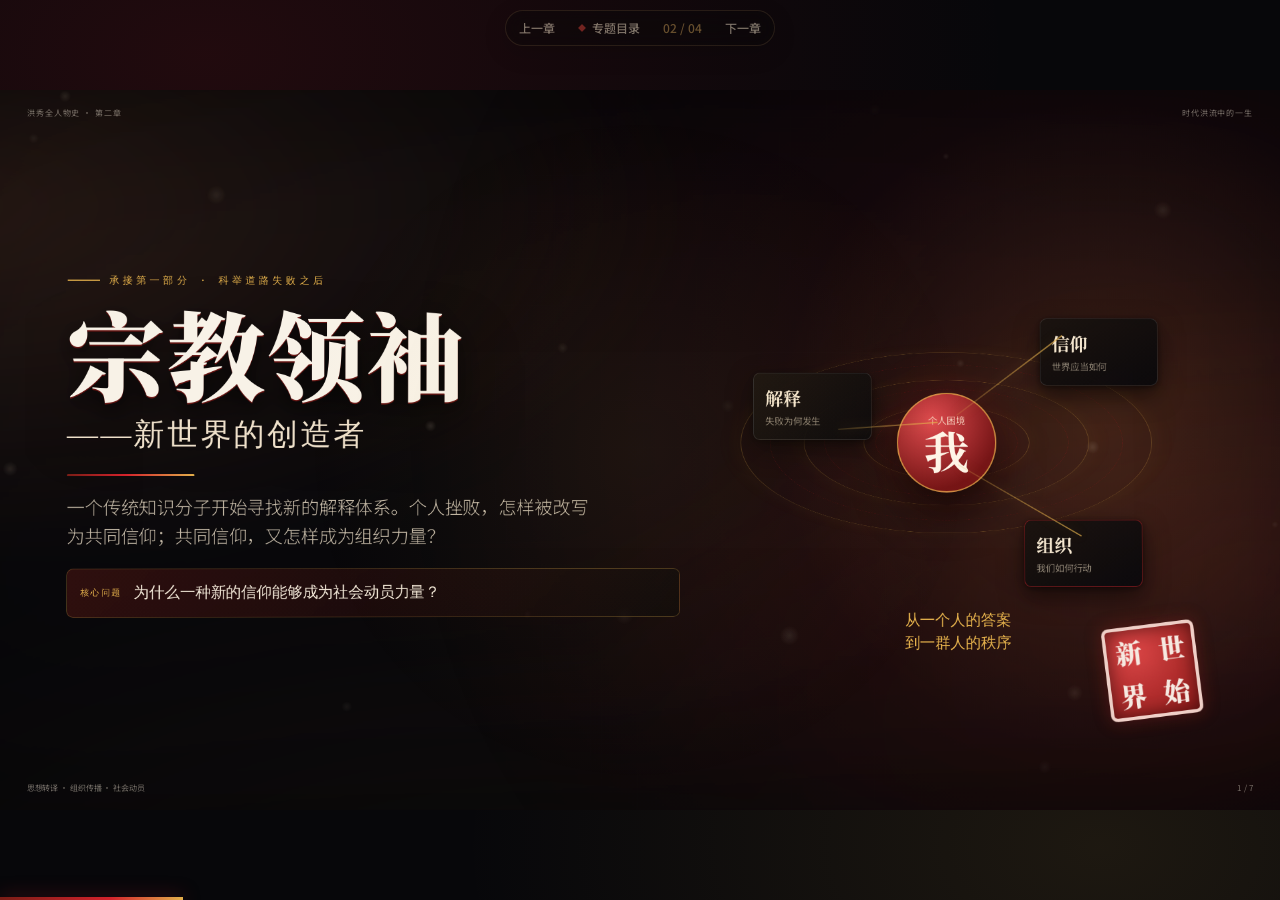
==== commit 2f8b80b3: "Fix duplicate slides on mobile" ====
--- a/chapters/02-faith/index.html
+++ b/chapters/02-faith/index.html
@@ -13,7 +13,7 @@
 <link rel="stylesheet" href="assets/base.css">
 <link rel="stylesheet" id="theme-link" href="theme.css">
 <link rel="stylesheet" href="assets/animations/animations.css">
-<link rel="stylesheet" href="deck3d.css">
+<link rel="stylesheet" href="deck3d.css?v=20260921-mobile-fix">
 <link rel="stylesheet" href="stage2.css">
 <link rel="stylesheet" href="../../assets/series.css">
 <script>
@@ -375,7 +375,7 @@
 </div>
 
 <div class="progress-bar"><span></span></div>
-<script src="assets/runtime.js"></script>
+<script src="assets/runtime.js?v=20260921-mobile-fix"></script>
 <script src="assets/animations/fx-runtime.js"></script>
 <script src="deck3d.js"></script>
 </body>
--- a/chapters/02-faith/deck3d.css
+++ b/chapters/02-faith/deck3d.css
@@ -590,5 +590,7 @@
   .d3-bg,.d3-floor,.d3-mile,.d3-scroll .frame img,.d3-scroll .sheen{animation:none!important}
   .d3-layer,.d3-rise,.d3-pop,.d3-seal,.d3-crack,.d3-flash,.d3-tear i,.d3-tear-seam,
   .d3-shake,.d3-flip-in{animation:none!important;transition:none!important;opacity:1!important;transform:none!important}
-  .slide{transition:none!important;transform:none!important;opacity:1!important}
-}
+  .slide{transition:none!important;transform:none!important}
+  .slide:not(.is-active){opacity:0!important;pointer-events:none!important}
+  .slide.is-active{opacity:1!important;pointer-events:auto!important}
+}
